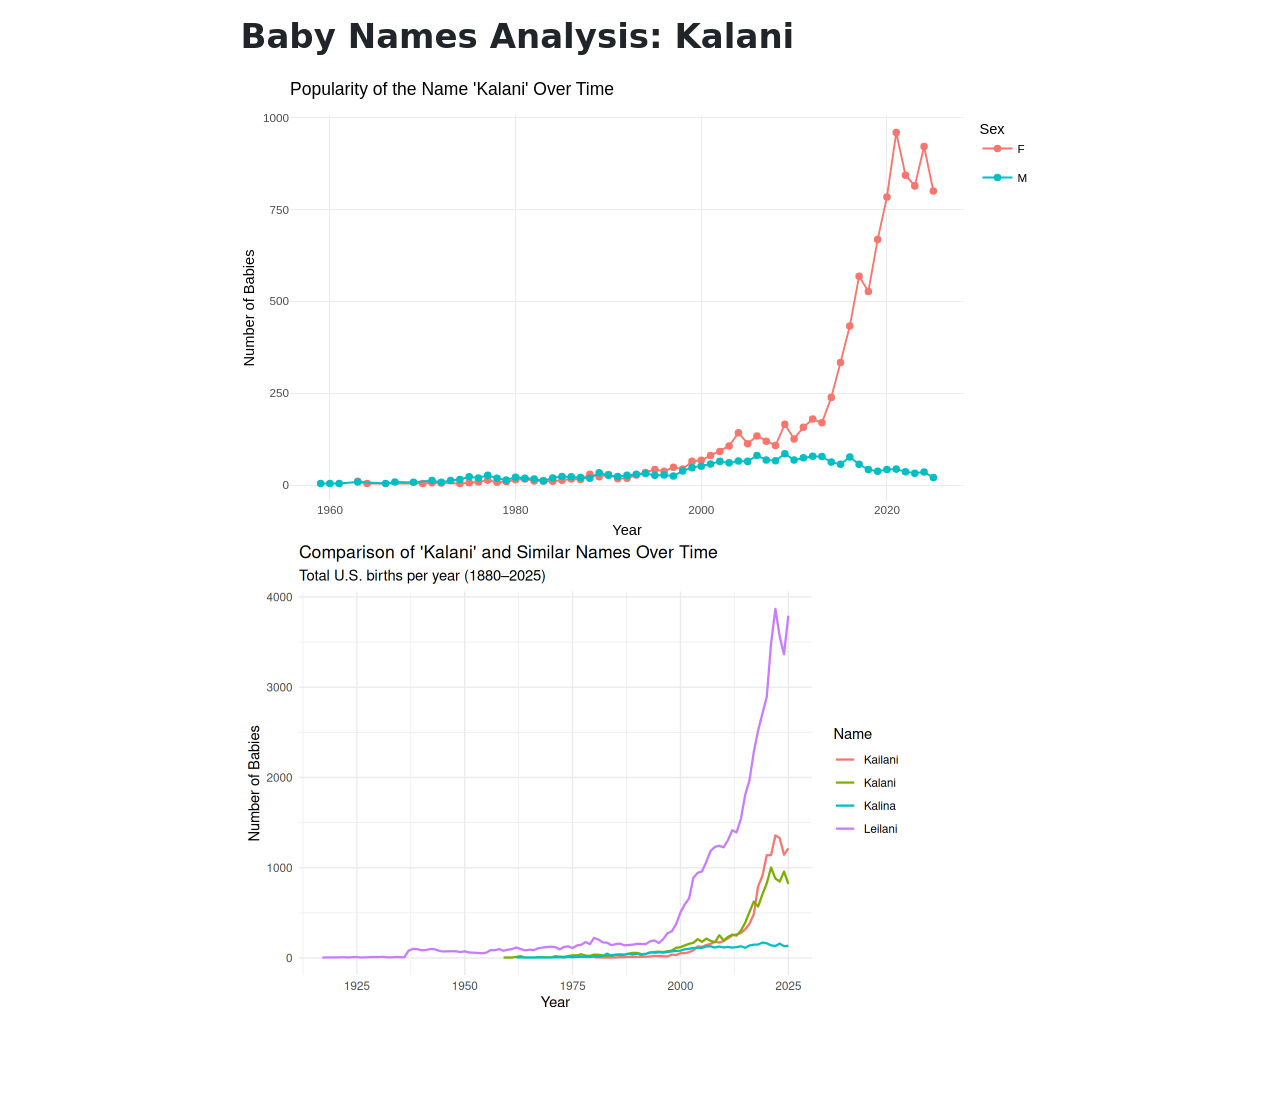
==== index.html @ bf9ff690 "Built site for gh-pages" ====
<!DOCTYPE html>
<html xmlns="http://www.w3.org/1999/xhtml" lang="en" xml:lang="en"><head>

<meta charset="utf-8">
<meta name="generator" content="quarto-1.10.19">

<meta name="viewport" content="width=device-width, initial-scale=1.0, user-scalable=yes">


<title>Baby Names Analysis: Kalani</title>
<style>
/* Default styles provided by pandoc.
** See https://pandoc.org/MANUAL.html#variables-for-html for config info.
*/
span.smallcaps{font-variant: small-caps;}
div.columns{display: flex; gap: 1.5em;}
div.column{flex: auto;}
@media screen {
div.columns{gap: min(4vw, 1.5em);}
div.column{overflow-x: auto;}
}
div.hanging-indent{margin-left: 1.5em; text-indent: -1.5em;}
ul.task-list{list-style: none;}
ul.task-list li input[type="checkbox"] {
  width: 0.8em;
  margin: 0 0.8em 0.2em -1em; /* quarto-specific, see https://github.com/quarto-dev/quarto-cli/issues/4556 */ 
  vertical-align: middle;
}
</style>


<script src="analysis_files/libs/clipboard/clipboard.min.js"></script>
<script src="analysis_files/libs/quarto-html/quarto.js" type="module"></script>
<script src="analysis_files/libs/quarto-html/tabsets/tabsets.js" type="module"></script>
<script src="analysis_files/libs/quarto-html/popper.min.js"></script>
<script src="analysis_files/libs/quarto-html/tippy.umd.min.js"></script>
<script src="analysis_files/libs/quarto-html/anchor.min.js"></script>
<link href="analysis_files/libs/quarto-html/tippy.css" rel="stylesheet">
<link href="analysis_files/libs/quarto-html/quarto-syntax-highlighting-bf27225e3a48a9273f3daa8f8e829971.css" rel="stylesheet" id="quarto-text-highlighting-styles">
<script src="analysis_files/libs/bootstrap/bootstrap.min.js"></script>
<link href="analysis_files/libs/bootstrap/bootstrap-icons.css" rel="stylesheet">
<link href="analysis_files/libs/bootstrap/bootstrap-77d061a0f9114bfb611d9726084df888.min.css" rel="stylesheet" append-hash="true" id="quarto-bootstrap" data-mode="light">
<link href="analysis_files/libs/htmltools-fill-0.5.9/fill.css" rel="stylesheet">
<script src="analysis_files/libs/htmlwidgets-1.6.4/htmlwidgets.js"></script>
<script src="analysis_files/libs/plotly-binding-4.12.1/plotly.js"></script>
<script src="analysis_files/libs/typedarray-0.1/typedarray.min.js"></script>
<script src="analysis_files/libs/jquery-3.5.1/jquery.min.js"></script>
<link href="analysis_files/libs/crosstalk-1.2.2/css/crosstalk.min.css" rel="stylesheet">
<script src="analysis_files/libs/crosstalk-1.2.2/js/crosstalk.min.js"></script>
<link href="analysis_files/libs/plotly-htmlwidgets-css-2.25.2/plotly-htmlwidgets.css" rel="stylesheet">
<script src="analysis_files/libs/plotly-main-2.25.2/plotly-latest.min.js"></script>


</head>

<body class="fullcontent quarto-light">

<div id="quarto-content" class="page-columns page-rows-contents page-layout-article">

<main class="content" id="quarto-document-content">

<header id="title-block-header" class="quarto-title-block default">
<div class="quarto-title">
<h1 class="title">Baby Names Analysis: Kalani</h1>
</div>



<div class="quarto-title-meta">

    
  
    
  </div>
  


</header>


<div class="cell">
<div class="cell-output-display">
<div class="plotly html-widget html-fill-item" id="htmlwidget-a24e5933cd6e842ec166" style="width:100%;height:464px;"></div>
<script type="application/json" data-for="htmlwidget-a24e5933cd6e842ec166">{"x":{"data":[{"x":[1963,1964,1970,1971,1972,1974,1975,1976,1977,1978,1979,1980,1981,1982,1983,1984,1985,1986,1987,1988,1989,1990,1991,1992,1993,1994,1995,1996,1997,1998,1999,2000,2001,2002,2003,2004,2005,2006,2007,2008,2009,2010,2011,2012,2013,2014,2015,2016,2017,2018,2019,2020,2021,2022,2023,2024,2025],"y":[11,5,5,7,6,5,7,9,14,8,10,15,17,12,12,11,14,17,16,30,23,29,18,19,28,35,43,38,49,44,65,68,81,92,107,143,113,134,120,108,166,126,158,180,170,239,334,433,568,527,668,784,959,843,814,921,800],"text":["year: 1963<br />count:  11<br />sex: F","year: 1964<br />count:   5<br />sex: F","year: 1970<br />count:   5<br />sex: F","year: 1971<br />count:   7<br />sex: F","year: 1972<br />count:   6<br />sex: F","year: 1974<br />count:   5<br />sex: F","year: 1975<br />count:   7<br />sex: F","year: 1976<br />count:   9<br />sex: F","year: 1977<br />count:  14<br />sex: F","year: 1978<br />count:   8<br />sex: F","year: 1979<br />count:  10<br />sex: F","year: 1980<br />count:  15<br />sex: F","year: 1981<br />count:  17<br />sex: F","year: 1982<br />count:  12<br />sex: F","year: 1983<br />count:  12<br />sex: F","year: 1984<br />count:  11<br />sex: F","year: 1985<br />count:  14<br />sex: F","year: 1986<br />count:  17<br />sex: F","year: 1987<br />count:  16<br />sex: F","year: 1988<br />count:  30<br />sex: F","year: 1989<br />count:  23<br />sex: F","year: 1990<br />count:  29<br />sex: F","year: 1991<br />count:  18<br />sex: F","year: 1992<br />count:  19<br />sex: F","year: 1993<br />count:  28<br />sex: F","year: 1994<br />count:  35<br />sex: F","year: 1995<br />count:  43<br />sex: F","year: 1996<br />count:  38<br />sex: F","year: 1997<br />count:  49<br />sex: F","year: 1998<br />count:  44<br />sex: F","year: 1999<br />count:  65<br />sex: F","year: 2000<br />count:  68<br />sex: F","year: 2001<br />count:  81<br />sex: F","year: 2002<br />count:  92<br />sex: F","year: 2003<br />count: 107<br />sex: F","year: 2004<br />count: 143<br />sex: F","year: 2005<br />count: 113<br />sex: F","year: 2006<br />count: 134<br />sex: F","year: 2007<br />count: 120<br />sex: F","year: 2008<br />count: 108<br />sex: F","year: 2009<br />count: 166<br />sex: F","year: 2010<br />count: 126<br />sex: F","year: 2011<br />count: 158<br />sex: F","year: 2012<br />count: 180<br />sex: F","year: 2013<br />count: 170<br />sex: F","year: 2014<br />count: 239<br />sex: F","year: 2015<br />count: 334<br />sex: F","year: 2016<br />count: 433<br />sex: F","year: 2017<br />count: 568<br />sex: F","year: 2018<br />count: 527<br />sex: F","year: 2019<br />count: 668<br />sex: F","year: 2020<br />count: 784<br />sex: F","year: 2021<br />count: 959<br />sex: F","year: 2022<br />count: 843<br />sex: F","year: 2023<br />count: 814<br />sex: F","year: 2024<br />count: 921<br />sex: F","year: 2025<br />count: 800<br />sex: F"],"type":"scatter","mode":"lines+markers","line":{"width":1.8897637795275593,"color":"rgba(248,118,109,1)","dash":"solid"},"hoveron":"points","name":"F","legendgroup":"F","showlegend":true,"xaxis":"x","yaxis":"y","hoverinfo":"text","marker":{"autocolorscale":false,"color":"rgba(248,118,109,1)","opacity":1,"size":5.6692913385826778,"symbol":"circle","line":{"width":1.8897637795275593,"color":"rgba(248,118,109,1)"}},"frame":null},{"x":[1959,1960,1961,1963,1966,1967,1969,1971,1972,1973,1974,1975,1976,1977,1978,1979,1980,1981,1982,1983,1984,1985,1986,1987,1988,1989,1990,1991,1992,1993,1994,1995,1996,1997,1998,1999,2000,2001,2002,2003,2004,2005,2006,2007,2008,2009,2010,2011,2012,2013,2014,2015,2016,2017,2018,2019,2020,2021,2022,2023,2024,2025],"y":[5,5,5,9,5,9,8,13,8,13,16,23,20,27,19,14,22,19,17,12,20,24,23,21,19,34,27,24,27,30,32,27,28,25,39,48,52,58,65,61,66,65,81,69,67,86,69,75,79,78,63,57,77,57,43,38,43,44,37,33,36,21],"text":["year: 1959<br />count:   5<br />sex: M","year: 1960<br />count:   5<br />sex: M","year: 1961<br />count:   5<br />sex: M","year: 1963<br />count:   9<br />sex: M","year: 1966<br />count:   5<br />sex: M","year: 1967<br />count:   9<br />sex: M","year: 1969<br />count:   8<br />sex: M","year: 1971<br />count:  13<br />sex: M","year: 1972<br />count:   8<br />sex: M","year: 1973<br />count:  13<br />sex: M","year: 1974<br />count:  16<br />sex: M","year: 1975<br />count:  23<br />sex: M","year: 1976<br />count:  20<br />sex: M","year: 1977<br />count:  27<br />sex: M","year: 1978<br />count:  19<br />sex: M","year: 1979<br />count:  14<br />sex: M","year: 1980<br />count:  22<br />sex: M","year: 1981<br />count:  19<br />sex: M","year: 1982<br />count:  17<br />sex: M","year: 1983<br />count:  12<br />sex: M","year: 1984<br />count:  20<br />sex: M","year: 1985<br />count:  24<br />sex: M","year: 1986<br />count:  23<br />sex: M","year: 1987<br />count:  21<br />sex: M","year: 1988<br />count:  19<br />sex: M","year: 1989<br />count:  34<br />sex: M","year: 1990<br />count:  27<br />sex: M","year: 1991<br />count:  24<br />sex: M","year: 1992<br />count:  27<br />sex: M","year: 1993<br />count:  30<br />sex: M","year: 1994<br />count:  32<br />sex: M","year: 1995<br />count:  27<br />sex: M","year: 1996<br />count:  28<br />sex: M","year: 1997<br />count:  25<br />sex: M","year: 1998<br />count:  39<br />sex: M","year: 1999<br />count:  48<br />sex: M","year: 2000<br />count:  52<br />sex: M","year: 2001<br />count:  58<br />sex: M","year: 2002<br />count:  65<br />sex: M","year: 2003<br />count:  61<br />sex: M","year: 2004<br />count:  66<br />sex: M","year: 2005<br />count:  65<br />sex: M","year: 2006<br />count:  81<br />sex: M","year: 2007<br />count:  69<br />sex: M","year: 2008<br />count:  67<br />sex: M","year: 2009<br />count:  86<br />sex: M","year: 2010<br />count:  69<br />sex: M","year: 2011<br />count:  75<br />sex: M","year: 2012<br />count:  79<br />sex: M","year: 2013<br />count:  78<br />sex: M","year: 2014<br />count:  63<br />sex: M","year: 2015<br />count:  57<br />sex: M","year: 2016<br />count:  77<br />sex: M","year: 2017<br />count:  57<br />sex: M","year: 2018<br />count:  43<br />sex: M","year: 2019<br />count:  38<br />sex: M","year: 2020<br />count:  43<br />sex: M","year: 2021<br />count:  44<br />sex: M","year: 2022<br />count:  37<br />sex: M","year: 2023<br />count:  33<br />sex: M","year: 2024<br />count:  36<br />sex: M","year: 2025<br />count:  21<br />sex: M"],"type":"scatter","mode":"lines+markers","line":{"width":1.8897637795275593,"color":"rgba(0,191,196,1)","dash":"solid"},"hoveron":"points","name":"M","legendgroup":"M","showlegend":true,"xaxis":"x","yaxis":"y","hoverinfo":"text","marker":{"autocolorscale":false,"color":"rgba(0,191,196,1)","opacity":1,"size":5.6692913385826778,"symbol":"circle","line":{"width":1.8897637795275593,"color":"rgba(0,191,196,1)"}},"frame":null}],"layout":{"margin":{"t":40.840182648401829,"r":7.3059360730593621,"b":37.260273972602747,"l":48.949771689497723},"paper_bgcolor":"rgba(255,255,255,1)","font":{"color":"rgba(0,0,0,1)","family":"","size":14.611872146118724},"title":{"text":"Popularity of the Name 'Kalani' Over Time","font":{"color":"rgba(0,0,0,1)","family":"","size":17.534246575342465},"x":0,"xref":"paper"},"xaxis":{"domain":[0,1],"automargin":true,"type":"linear","autorange":false,"range":[1955.7,2028.3],"tickmode":"array","ticktext":["1960","1980","2000","2020"],"tickvals":[1960,1980,2000,2020],"categoryorder":"array","categoryarray":["1960","1980","2000","2020"],"nticks":null,"ticks":"","tickcolor":null,"ticklen":3.6529680365296811,"tickwidth":0,"showticklabels":true,"tickfont":{"color":"rgba(77,77,77,1)","family":"","size":11.68949771689498},"tickangle":-0,"showline":false,"linecolor":null,"linewidth":0,"showgrid":true,"gridcolor":"rgba(235,235,235,1)","gridwidth":0.66417600664176002,"zeroline":false,"anchor":"y","title":{"text":"Year","font":{"color":"rgba(0,0,0,1)","family":"","size":14.611872146118724}},"hoverformat":".2f"},"yaxis":{"domain":[0,1],"automargin":true,"type":"linear","autorange":false,"range":[-42.700000000000003,1006.7],"tickmode":"array","ticktext":["0","250","500","750","1000"],"tickvals":[0,250,500.00000000000006,750,1000],"categoryorder":"array","categoryarray":["0","250","500","750","1000"],"nticks":null,"ticks":"","tickcolor":null,"ticklen":3.6529680365296811,"tickwidth":0,"showticklabels":true,"tickfont":{"color":"rgba(77,77,77,1)","family":"","size":11.68949771689498},"tickangle":-0,"showline":false,"linecolor":null,"linewidth":0,"showgrid":true,"gridcolor":"rgba(235,235,235,1)","gridwidth":0.66417600664176002,"zeroline":false,"anchor":"x","title":{"text":"Number of Babies","font":{"color":"rgba(0,0,0,1)","family":"","size":14.611872146118724}},"hoverformat":".2f"},"shapes":[],"showlegend":true,"legend":{"bgcolor":null,"bordercolor":null,"borderwidth":0,"font":{"color":"rgba(0,0,0,1)","family":"","size":11.68949771689498},"title":{"text":"Sex","font":{"color":"rgba(0,0,0,1)","family":"","size":14.611872146118724}}},"hovermode":"closest","barmode":"relative"},"config":{"doubleClick":"reset","modeBarButtonsToAdd":["hoverclosest","hovercompare"],"showSendToCloud":false},"source":"A","attrs":{"3fc95a01af0a":{"x":{},"y":{},"colour":{},"type":"scatter"},"3fc96cd4de50":{"x":{},"y":{},"colour":{}}},"cur_data":"3fc95a01af0a","visdat":{"3fc95a01af0a":["function (y) ","x"],"3fc96cd4de50":["function (y) ","x"]},"highlight":{"on":"plotly_click","persistent":false,"dynamic":false,"selectize":false,"opacityDim":0.20000000000000001,"selected":{"opacity":1},"debounce":0},"shinyEvents":["plotly_hover","plotly_click","plotly_selected","plotly_relayout","plotly_brushed","plotly_brushing","plotly_clickannotation","plotly_doubleclick","plotly_deselect","plotly_afterplot","plotly_sunburstclick"],"base_url":"https://plot.ly"},"evals":[],"jsHooks":[]}</script>
</div>
</div>
<div class="cell">
<div class="cell-output-display">
<div>
<figure class="figure">
<p><img src="analysis_files/figure-html/unnamed-chunk-3-1.png" class="img-fluid figure-img" width="672"></p>
</figure>
</div>
</div>
</div>

</main>
<!-- /main column -->
<script id="quarto-html-after-body" type="application/javascript">
  window.document.addEventListener("DOMContentLoaded", function (event) {
    const icon = "";
    const anchorJS = new window.AnchorJS();
    anchorJS.options = {
      placement: 'right',
      icon: icon
    };
    anchorJS.add('.anchored');
    const isCodeAnnotation = (el) => {
      for (const clz of el.classList) {
        if (clz.startsWith('code-annotation-')) {                     
          return true;
        }
      }
      return false;
    }
    const onCopySuccess = function(e) {
      // button target
      const button = e.trigger;
      // don't keep focus
      button.blur();
      // flash "checked"
      button.classList.add('code-copy-button-checked');
      var currentTitle = button.getAttribute("title");
      button.setAttribute("title", "Copied!");
      let tooltip;
      if (window.bootstrap) {
        button.setAttribute("data-bs-toggle", "tooltip");
        button.setAttribute("data-bs-placement", "left");
        button.setAttribute("data-bs-title", "Copied!");
        tooltip = new bootstrap.Tooltip(button, 
          { trigger: "manual", 
            customClass: "code-copy-button-tooltip",
            offset: [0, -8]});
        tooltip.show();    
      }
      setTimeout(function() {
        if (tooltip) {
          tooltip.hide();
          button.removeAttribute("data-bs-title");
          button.removeAttribute("data-bs-toggle");
          button.removeAttribute("data-bs-placement");
        }
        button.setAttribute("title", currentTitle);
        button.classList.remove('code-copy-button-checked');
      }, 1000);
      // clear code selection
      e.clearSelection();
    }
    const getTextToCopy = function(trigger) {
      const outerScaffold = trigger.parentElement.cloneNode(true);
      const codeEl = outerScaffold.querySelector('code');
      for (const childEl of codeEl.children) {
        if (isCodeAnnotation(childEl)) {
          childEl.remove();
        }
      }
      return codeEl.innerText;
    }
    const clipboard = new window.ClipboardJS('.code-copy-button:not([data-in-quarto-modal])', {
      text: getTextToCopy
    });
    clipboard.on('success', onCopySuccess);
    if (window.document.getElementById('quarto-embedded-source-code-modal')) {
      const clipboardModal = new window.ClipboardJS('.code-copy-button[data-in-quarto-modal]', {
        text: getTextToCopy,
        container: window.document.getElementById('quarto-embedded-source-code-modal')
      });
      clipboardModal.on('success', onCopySuccess);
    }
      var localhostRegex = new RegExp(/^(?:http|https):\/\/localhost\:?[0-9]*\//);
      var mailtoRegex = new RegExp(/^mailto:/);
        var filterRegex = new RegExp('/' + window.location.host + '/');
      var isInternal = (href) => {
          return filterRegex.test(href) || localhostRegex.test(href) || mailtoRegex.test(href);
      }
      // Inspect non-navigation links and adorn them if external
     var links = window.document.querySelectorAll('a[href]:not(.nav-link):not(.navbar-brand):not(.toc-action):not(.sidebar-link):not(.sidebar-item-toggle):not(.pagination-link):not(.no-external):not([aria-hidden]):not(.dropdown-item):not(.quarto-navigation-tool):not(.about-link)');
      for (var i=0; i<links.length; i++) {
        const link = links[i];
        if (!isInternal(link.href)) {
          // undo the damage that might have been done by quarto-nav.js in the case of
          // links that we want to consider external
          if (link.dataset.originalHref !== undefined) {
            link.href = link.dataset.originalHref;
          }
        }
      }
    function tippyHover(el, contentFn, onTriggerFn, onUntriggerFn) {
      const config = {
        allowHTML: true,
        maxWidth: 500,
        delay: 100,
        arrow: false,
        appendTo: function(el) {
            return el.parentElement;
        },
        interactive: true,
        interactiveBorder: 10,
        theme: 'quarto',
        placement: 'bottom-start',
      };
      if (contentFn) {
        config.content = contentFn;
      }
      if (onTriggerFn) {
        config.onTrigger = onTriggerFn;
      }
      if (onUntriggerFn) {
        config.onUntrigger = onUntriggerFn;
      }
      window.tippy(el, config); 
    }
    const noterefs = window.document.querySelectorAll('a[role="doc-noteref"]');
    for (var i=0; i<noterefs.length; i++) {
      const ref = noterefs[i];
      tippyHover(ref, function() {
        // use id or data attribute instead here
        let href = ref.getAttribute('data-footnote-href') || ref.getAttribute('href');
        try { href = new URL(href).hash; } catch {}
        const id = href.replace(/^#\/?/, "");
        const note = window.document.getElementById(id);
        if (note) {
          return note.innerHTML;
        } else {
          return "";
        }
      });
    }
    const xrefs = window.document.querySelectorAll('a.quarto-xref');
    const processXRef = (id, note) => {
      // Strip column container classes
      const stripColumnClz = (el) => {
        el.classList.remove("page-full", "page-columns");
        if (el.children) {
          for (const child of el.children) {
            stripColumnClz(child);
          }
        }
      }
      stripColumnClz(note)
      if (id === null || id.startsWith('sec-')) {
        // Special case sections, only their first couple elements
        const container = document.createElement("div");
        if (note.children && note.children.length > 2) {
          container.appendChild(note.children[0].cloneNode(true));
          for (let i = 1; i < note.children.length; i++) {
            const child = note.children[i];
            if (child.tagName === "P" && child.innerText === "") {
              continue;
            } else {
              container.appendChild(child.cloneNode(true));
              break;
            }
          }
          if (window.Quarto?.typesetMath) {
            window.Quarto.typesetMath(container);
          }
          return container.innerHTML
        } else {
          if (window.Quarto?.typesetMath) {
            window.Quarto.typesetMath(note);
          }
          return note.innerHTML;
        }
      } else {
        // Remove any anchor links if they are present
        const anchorLink = note.querySelector('a.anchorjs-link');
        if (anchorLink) {
          anchorLink.remove();
        }
        if (window.Quarto?.typesetMath) {
          window.Quarto.typesetMath(note);
        }
        if (note.classList.contains("callout")) {
          return note.outerHTML;
        } else {
          return note.innerHTML;
        }
      }
    }
    for (var i=0; i<xrefs.length; i++) {
      const xref = xrefs[i];
      tippyHover(xref, undefined, function(instance) {
        instance.disable();
        let url = xref.getAttribute('href');
        let hash = undefined; 
        if (url.startsWith('#')) {
          hash = url;
        } else {
          try { hash = new URL(url).hash; } catch {}
        }
        if (hash) {
          const id = hash.replace(/^#\/?/, "");
          const note = window.document.getElementById(id);
          if (note !== null) {
            try {
              const html = processXRef(id, note.cloneNode(true));
              instance.setContent(html);
            } finally {
              instance.enable();
              instance.show();
            }
          } else {
            // See if we can fetch this
            fetch(url.split('#')[0])
            .then(res => res.text())
            .then(html => {
              const parser = new DOMParser();
              const htmlDoc = parser.parseFromString(html, "text/html");
              const note = htmlDoc.getElementById(id);
              if (note !== null) {
                const html = processXRef(id, note);
                instance.setContent(html);
              } 
            }).finally(() => {
              instance.enable();
              instance.show();
            });
          }
        } else {
          // See if we can fetch a full url (with no hash to target)
          // This is a special case and we should probably do some content thinning / targeting
          fetch(url)
          .then(res => res.text())
          .then(html => {
            const parser = new DOMParser();
            const htmlDoc = parser.parseFromString(html, "text/html");
            const note = htmlDoc.querySelector('main.content');
            if (note !== null) {
              // This should only happen for chapter cross references
              // (since there is no id in the URL)
              // remove the first header
              if (note.children.length > 0 && note.children[0].tagName === "HEADER") {
                note.children[0].remove();
              }
              const html = processXRef(null, note);
              instance.setContent(html);
            } 
          }).finally(() => {
            instance.enable();
            instance.show();
          });
        }
      }, function(instance) {
      });
    }
        let selectedAnnoteEl;
        const selectorForAnnotation = ( cell, annotation) => {
          let cellAttr = 'data-code-cell="' + cell + '"';
          let lineAttr = 'data-code-annotation="' +  annotation + '"';
          const selector = 'span[' + cellAttr + '][' + lineAttr + ']';
          return selector;
        }
        const selectCodeLines = (annoteEl) => {
          const doc = window.document;
          const targetCell = annoteEl.getAttribute("data-target-cell");
          const targetAnnotation = annoteEl.getAttribute("data-target-annotation");
          const annoteSpan = window.document.querySelector(selectorForAnnotation(targetCell, targetAnnotation));
          const lines = annoteSpan.getAttribute("data-code-lines").split(",");
          const lineIds = lines.map((line) => {
            return targetCell + "-" + line;
          })
          let top = null;
          let height = null;
          let parent = null;
          if (lineIds.length > 0) {
              //compute the position of the single el (top and bottom and make a div)
              const el = window.document.getElementById(lineIds[0]);
              top = el.offsetTop;
              height = el.offsetHeight;
              parent = el.parentElement.parentElement;
            if (lineIds.length > 1) {
              const lastEl = window.document.getElementById(lineIds[lineIds.length - 1]);
              const bottom = lastEl.offsetTop + lastEl.offsetHeight;
              height = bottom - top;
            }
            if (top !== null && height !== null && parent !== null) {
              // cook up a div (if necessary) and position it 
              let div = window.document.getElementById("code-annotation-line-highlight");
              if (div === null) {
                div = window.document.createElement("div");
                div.setAttribute("id", "code-annotation-line-highlight");
                div.style.position = 'absolute';
                parent.appendChild(div);
              }
              div.style.top = top - 2 + "px";
              div.style.height = height + 4 + "px";
              div.style.left = 0;
              let gutterDiv = window.document.getElementById("code-annotation-line-highlight-gutter");
              if (gutterDiv === null) {
                gutterDiv = window.document.createElement("div");
                gutterDiv.setAttribute("id", "code-annotation-line-highlight-gutter");
                gutterDiv.style.position = 'absolute';
                const codeCell = window.document.getElementById(targetCell);
                const gutter = codeCell.querySelector('.code-annotation-gutter');
                gutter.appendChild(gutterDiv);
              }
              gutterDiv.style.top = top - 2 + "px";
              gutterDiv.style.height = height + 4 + "px";
            }
            selectedAnnoteEl = annoteEl;
          }
        };
        const unselectCodeLines = () => {
          const elementsIds = ["code-annotation-line-highlight", "code-annotation-line-highlight-gutter"];
          elementsIds.forEach((elId) => {
            const div = window.document.getElementById(elId);
            if (div) {
              div.remove();
            }
          });
          selectedAnnoteEl = undefined;
        };
          // Handle positioning of the toggle
      window.addEventListener(
        "resize",
        throttle(() => {
          elRect = undefined;
          if (selectedAnnoteEl) {
            selectCodeLines(selectedAnnoteEl);
          }
        }, 10)
      );
      function throttle(fn, ms) {
      let throttle = false;
      let timer;
        return (...args) => {
          if(!throttle) { // first call gets through
              fn.apply(this, args);
              throttle = true;
          } else { // all the others get throttled
              if(timer) clearTimeout(timer); // cancel #2
              timer = setTimeout(() => {
                fn.apply(this, args);
                timer = throttle = false;
              }, ms);
          }
        };
      }
        // Attach click handler to the DT
        const annoteDls = window.document.querySelectorAll('dt[data-target-cell]');
        for (const annoteDlNode of annoteDls) {
          annoteDlNode.addEventListener('click', (event) => {
            const clickedEl = event.target;
            if (clickedEl !== selectedAnnoteEl) {
              unselectCodeLines();
              const activeEl = window.document.querySelector('dt[data-target-cell].code-annotation-active');
              if (activeEl) {
                activeEl.classList.remove('code-annotation-active');
              }
              selectCodeLines(clickedEl);
              clickedEl.classList.add('code-annotation-active');
            } else {
              // Unselect the line
              unselectCodeLines();
              clickedEl.classList.remove('code-annotation-active');
            }
          });
        }
    const findCites = (el) => {
      const parentEl = el.parentElement;
      if (parentEl) {
        const cites = parentEl.dataset.cites;
        if (cites) {
          return {
            el,
            cites: cites.split(' ')
          };
        } else {
          return findCites(el.parentElement)
        }
      } else {
        return undefined;
      }
    };
    var bibliorefs = window.document.querySelectorAll('a[role="doc-biblioref"]');
    for (var i=0; i<bibliorefs.length; i++) {
      const ref = bibliorefs[i];
      const citeInfo = findCites(ref);
      if (citeInfo) {
        tippyHover(citeInfo.el, function() {
          var popup = window.document.createElement('div');
          citeInfo.cites.forEach(function(cite) {
            var citeDiv = window.document.createElement('div');
            citeDiv.classList.add('hanging-indent');
            citeDiv.classList.add('csl-entry');
            var biblioDiv = window.document.getElementById('ref-' + cite);
            if (biblioDiv) {
              citeDiv.innerHTML = biblioDiv.innerHTML;
            }
            popup.appendChild(citeDiv);
          });
          return popup.innerHTML;
        });
      }
    }
  });
  </script>
</div> <!-- /content -->




</body></html>
---- analysis_files/libs/quarto-html/tippy.css ----
.tippy-box[data-animation=fade][data-state=hidden]{opacity:0}[data-tippy-root]{max-width:calc(100vw - 10px)}.tippy-box{position:relative;background-color:#333;color:#fff;border-radius:4px;font-size:14px;line-height:1.4;white-space:normal;outline:0;transition-property:transform,visibility,opacity}.tippy-box[data-placement^=top]>.tippy-arrow{bottom:0}.tippy-box[data-placement^=top]>.tippy-arrow:before{bottom:-7px;left:0;border-width:8px 8px 0;border-top-color:initial;transform-origin:center top}.tippy-box[data-placement^=bottom]>.tippy-arrow{top:0}.tippy-box[data-placement^=bottom]>.tippy-arrow:before{top:-7px;left:0;border-width:0 8px 8px;border-bottom-color:initial;transform-origin:center bottom}.tippy-box[data-placement^=left]>.tippy-arrow{right:0}.tippy-box[data-placement^=left]>.tippy-arrow:before{border-width:8px 0 8px 8px;border-left-color:initial;right:-7px;transform-origin:center left}.tippy-box[data-placement^=right]>.tippy-arrow{left:0}.tippy-box[data-placement^=right]>.tippy-arrow:before{left:-7px;border-width:8px 8px 8px 0;border-right-color:initial;transform-origin:center right}.tippy-box[data-inertia][data-state=visible]{transition-timing-function:cubic-bezier(.54,1.5,.38,1.11)}.tippy-arrow{width:16px;height:16px;color:#333}.tippy-arrow:before{content:"";position:absolute;border-color:transparent;border-style:solid}.tippy-content{position:relative;padding:5px 9px;z-index:1}
---- analysis_files/libs/quarto-html/quarto-syntax-highlighting-bf27225e3a48a9273f3daa8f8e829971.css ----
/* quarto syntax highlight colors */
:root {
  --quarto-hl-ot-color: #003B4F;
  --quarto-hl-at-color: #657422;
  --quarto-hl-ss-color: #20794D;
  --quarto-hl-an-color: #5E5E5E;
  --quarto-hl-fu-color: #4758AB;
  --quarto-hl-st-color: #20794D;
  --quarto-hl-cf-color: #003B4F;
  --quarto-hl-op-color: #5E5E5E;
  --quarto-hl-er-color: #AD0000;
  --quarto-hl-bn-color: #AD0000;
  --quarto-hl-al-color: #AD0000;
  --quarto-hl-va-color: #111111;
  --quarto-hl-bu-color: inherit;
  --quarto-hl-ex-color: inherit;
  --quarto-hl-pp-color: #AD0000;
  --quarto-hl-in-color: #5E5E5E;
  --quarto-hl-vs-color: #20794D;
  --quarto-hl-wa-color: #5E5E5E;
  --quarto-hl-do-color: #5E5E5E;
  --quarto-hl-im-color: #00769E;
  --quarto-hl-ch-color: #20794D;
  --quarto-hl-dt-color: #AD0000;
  --quarto-hl-fl-color: #AD0000;
  --quarto-hl-co-color: #5E5E5E;
  --quarto-hl-cv-color: #5E5E5E;
  --quarto-hl-cn-color: #8f5902;
  --quarto-hl-sc-color: #5E5E5E;
  --quarto-hl-dv-color: #AD0000;
  --quarto-hl-kw-color: #003B4F;
}

/* other quarto variables */
:root {
  --quarto-font-monospace: SFMono-Regular, Menlo, Monaco, Consolas, "Liberation Mono", "Courier New", monospace;
}

/* syntax highlight based on Pandoc's rules */
pre > code.sourceCode > span {
  color: #003B4F;
}

code.sourceCode > span {
  color: #003B4F;
}

div.sourceCode,
div.sourceCode pre.sourceCode {
  color: #003B4F;
}

/* Normal */
code span {
  color: #003B4F;
}

/* Alert */
code span.al {
  color: #AD0000;
  font-style: inherit;
}

/* Annotation */
code span.an {
  color: #5E5E5E;
  font-style: inherit;
}

/* Attribute */
code span.at {
  color: #657422;
  font-style: inherit;
}

/* BaseN */
code span.bn {
  color: #AD0000;
  font-style: inherit;
}

/* BuiltIn */
code span.bu {
  font-style: inherit;
}

/* ControlFlow */
code span.cf {
  color: #003B4F;
  font-weight: bold;
  font-style: inherit;
}

/* Char */
code span.ch {
  color: #20794D;
  font-style: inherit;
}

/* Constant */
code span.cn {
  color: #8f5902;
  font-style: inherit;
}

/* Comment */
code span.co {
  color: #5E5E5E;
  font-style: inherit;
}

/* CommentVar */
code span.cv {
  color: #5E5E5E;
  font-style: italic;
}

/* Documentation */
code span.do {
  color: #5E5E5E;
  font-style: italic;
}

/* DataType */
code span.dt {
  color: #AD0000;
  font-style: inherit;
}

/* DecVal */
code span.dv {
  color: #AD0000;
  font-style: inherit;
}

/* Error */
code span.er {
  color: #AD0000;
  font-style: inherit;
}

/* Extension */
code span.ex {
  font-style: inherit;
}

/* Float */
code span.fl {
  color: #AD0000;
  font-style: inherit;
}

/* Function */
code span.fu {
  color: #4758AB;
  font-style: inherit;
}

/* Import */
code span.im {
  color: #00769E;
  font-style: inherit;
}

/* Information */
code span.in {
  color: #5E5E5E;
  font-style: inherit;
}

/* Keyword */
code span.kw {
  color: #003B4F;
  font-weight: bold;
  font-style: inherit;
}

/* Operator */
code span.op {
  color: #5E5E5E;
  font-style: inherit;
}

/* Other */
code span.ot {
  color: #003B4F;
  font-style: inherit;
}

/* Preprocessor */
code span.pp {
  color: #AD0000;
  font-style: inherit;
}

/* SpecialChar */
code span.sc {
  color: #5E5E5E;
  font-style: inherit;
}

/* SpecialString */
code span.ss {
  color: #20794D;
  font-style: inherit;
}

/* String */
code span.st {
  color: #20794D;
  font-style: inherit;
}

/* Variable */
code span.va {
  color: #111111;
  font-style: inherit;
}

/* VerbatimString */
code span.vs {
  color: #20794D;
  font-style: inherit;
}

/* Warning */
code span.wa {
  color: #5E5E5E;
  font-style: italic;
}

.prevent-inlining {
  content: "</";
}

/*# sourceMappingURL=8be38f48d34c45af72792cbd699585e7.css.map */
---- analysis_files/libs/htmltools-fill-0.5.9/fill.css ----
@layer htmltools {
  .html-fill-container {
    display: flex;
    flex-direction: column;
    /* Prevent the container from expanding vertically or horizontally beyond its
    parent's constraints. */
    min-height: 0;
    min-width: 0;
  }
  .html-fill-container > .html-fill-item {
    /* Fill items can grow and shrink freely within
    available vertical space in fillable container */
    flex: 1 1 auto;
    min-height: 0;
    min-width: 0;
  }
  .html-fill-container > :not(.html-fill-item) {
    /* Prevent shrinking or growing of non-fill items */
    flex: 0 0 auto;
  }
}
---- analysis_files/libs/crosstalk-1.2.2/css/crosstalk.min.css ----
.container-fluid.crosstalk-bscols{margin-left:-30px;margin-right:-30px;white-space:normal}body>.container-fluid.crosstalk-bscols{margin-left:auto;margin-right:auto}.crosstalk-input-checkboxgroup .crosstalk-options-group .crosstalk-options-column{display:inline-block;padding-right:12px;vertical-align:top}@media only screen and (max-width: 480px){.crosstalk-input-checkboxgroup .crosstalk-options-group .crosstalk-options-column{display:block;padding-right:inherit}}.crosstalk-input{margin-bottom:15px}.crosstalk-input .control-label{margin-bottom:0;vertical-align:middle}.crosstalk-input input[type="checkbox"]{margin:4px 0 0;margin-top:1px;line-height:normal}.crosstalk-input .checkbox{position:relative;display:block;margin-top:10px;margin-bottom:10px}.crosstalk-input .checkbox>label{padding-left:20px;margin-bottom:0;font-weight:400;cursor:pointer}.crosstalk-input .checkbox input[type="checkbox"],.crosstalk-input .checkbox-inline input[type="checkbox"]{position:absolute;margin-top:2px;margin-left:-20px}.crosstalk-input .checkbox+.checkbox{margin-top:-5px}.crosstalk-input .checkbox-inline{position:relative;display:inline-block;padding-left:20px;margin-bottom:0;font-weight:400;vertical-align:middle;cursor:pointer}.crosstalk-input .checkbox-inline+.checkbox-inline{margin-top:0;margin-left:10px}
---- analysis_files/libs/plotly-htmlwidgets-css-2.25.2/plotly-htmlwidgets.css ----
/*
just here so that plotly works
correctly with ioslides.
see https://github.com/ropensci/plotly/issues/463
*/

slide:not(.current) .plotly.html-widget{
  display: none;
}
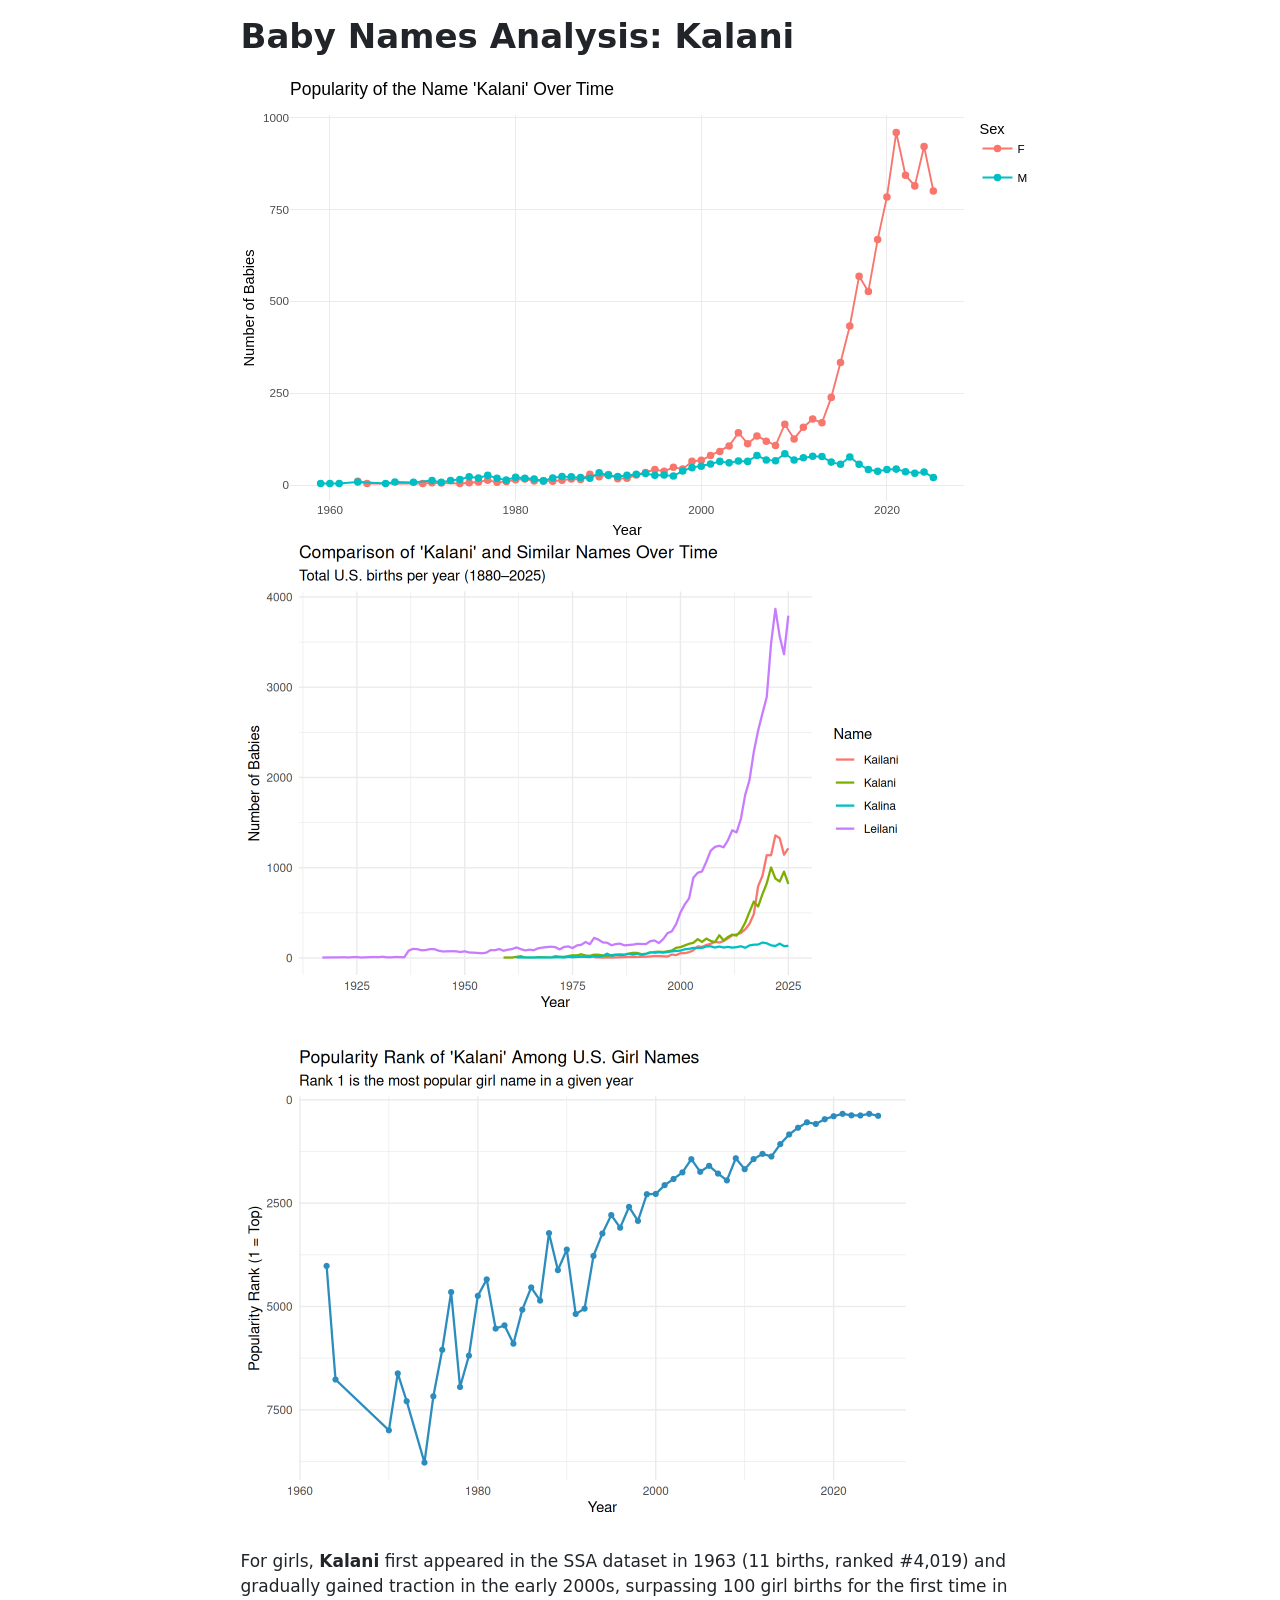
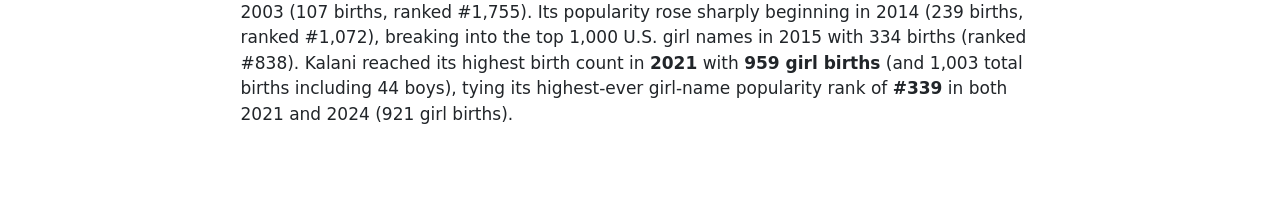
==== commit 2543c0b6: "Built site for gh-pages" ====
--- a/index.html
+++ b/index.html
@@ -80,8 +80,8 @@
 
 <div class="cell">
 <div class="cell-output-display">
-<div class="plotly html-widget html-fill-item" id="htmlwidget-a24e5933cd6e842ec166" style="width:100%;height:464px;"></div>
-<script type="application/json" data-for="htmlwidget-a24e5933cd6e842ec166">{"x":{"data":[{"x":[1963,1964,1970,1971,1972,1974,1975,1976,1977,1978,1979,1980,1981,1982,1983,1984,1985,1986,1987,1988,1989,1990,1991,1992,1993,1994,1995,1996,1997,1998,1999,2000,2001,2002,2003,2004,2005,2006,2007,2008,2009,2010,2011,2012,2013,2014,2015,2016,2017,2018,2019,2020,2021,2022,2023,2024,2025],"y":[11,5,5,7,6,5,7,9,14,8,10,15,17,12,12,11,14,17,16,30,23,29,18,19,28,35,43,38,49,44,65,68,81,92,107,143,113,134,120,108,166,126,158,180,170,239,334,433,568,527,668,784,959,843,814,921,800],"text":["year: 1963<br />count:  11<br />sex: F","year: 1964<br />count:   5<br />sex: F","year: 1970<br />count:   5<br />sex: F","year: 1971<br />count:   7<br />sex: F","year: 1972<br />count:   6<br />sex: F","year: 1974<br />count:   5<br />sex: F","year: 1975<br />count:   7<br />sex: F","year: 1976<br />count:   9<br />sex: F","year: 1977<br />count:  14<br />sex: F","year: 1978<br />count:   8<br />sex: F","year: 1979<br />count:  10<br />sex: F","year: 1980<br />count:  15<br />sex: F","year: 1981<br />count:  17<br />sex: F","year: 1982<br />count:  12<br />sex: F","year: 1983<br />count:  12<br />sex: F","year: 1984<br />count:  11<br />sex: F","year: 1985<br />count:  14<br />sex: F","year: 1986<br />count:  17<br />sex: F","year: 1987<br />count:  16<br />sex: F","year: 1988<br />count:  30<br />sex: F","year: 1989<br />count:  23<br />sex: F","year: 1990<br />count:  29<br />sex: F","year: 1991<br />count:  18<br />sex: F","year: 1992<br />count:  19<br />sex: F","year: 1993<br />count:  28<br />sex: F","year: 1994<br />count:  35<br />sex: F","year: 1995<br />count:  43<br />sex: F","year: 1996<br />count:  38<br />sex: F","year: 1997<br />count:  49<br />sex: F","year: 1998<br />count:  44<br />sex: F","year: 1999<br />count:  65<br />sex: F","year: 2000<br />count:  68<br />sex: F","year: 2001<br />count:  81<br />sex: F","year: 2002<br />count:  92<br />sex: F","year: 2003<br />count: 107<br />sex: F","year: 2004<br />count: 143<br />sex: F","year: 2005<br />count: 113<br />sex: F","year: 2006<br />count: 134<br />sex: F","year: 2007<br />count: 120<br />sex: F","year: 2008<br />count: 108<br />sex: F","year: 2009<br />count: 166<br />sex: F","year: 2010<br />count: 126<br />sex: F","year: 2011<br />count: 158<br />sex: F","year: 2012<br />count: 180<br />sex: F","year: 2013<br />count: 170<br />sex: F","year: 2014<br />count: 239<br />sex: F","year: 2015<br />count: 334<br />sex: F","year: 2016<br />count: 433<br />sex: F","year: 2017<br />count: 568<br />sex: F","year: 2018<br />count: 527<br />sex: F","year: 2019<br />count: 668<br />sex: F","year: 2020<br />count: 784<br />sex: F","year: 2021<br />count: 959<br />sex: F","year: 2022<br />count: 843<br />sex: F","year: 2023<br />count: 814<br />sex: F","year: 2024<br />count: 921<br />sex: F","year: 2025<br />count: 800<br />sex: F"],"type":"scatter","mode":"lines+markers","line":{"width":1.8897637795275593,"color":"rgba(248,118,109,1)","dash":"solid"},"hoveron":"points","name":"F","legendgroup":"F","showlegend":true,"xaxis":"x","yaxis":"y","hoverinfo":"text","marker":{"autocolorscale":false,"color":"rgba(248,118,109,1)","opacity":1,"size":5.6692913385826778,"symbol":"circle","line":{"width":1.8897637795275593,"color":"rgba(248,118,109,1)"}},"frame":null},{"x":[1959,1960,1961,1963,1966,1967,1969,1971,1972,1973,1974,1975,1976,1977,1978,1979,1980,1981,1982,1983,1984,1985,1986,1987,1988,1989,1990,1991,1992,1993,1994,1995,1996,1997,1998,1999,2000,2001,2002,2003,2004,2005,2006,2007,2008,2009,2010,2011,2012,2013,2014,2015,2016,2017,2018,2019,2020,2021,2022,2023,2024,2025],"y":[5,5,5,9,5,9,8,13,8,13,16,23,20,27,19,14,22,19,17,12,20,24,23,21,19,34,27,24,27,30,32,27,28,25,39,48,52,58,65,61,66,65,81,69,67,86,69,75,79,78,63,57,77,57,43,38,43,44,37,33,36,21],"text":["year: 1959<br />count:   5<br />sex: M","year: 1960<br />count:   5<br />sex: M","year: 1961<br />count:   5<br />sex: M","year: 1963<br />count:   9<br />sex: M","year: 1966<br />count:   5<br />sex: M","year: 1967<br />count:   9<br />sex: M","year: 1969<br />count:   8<br />sex: M","year: 1971<br />count:  13<br />sex: M","year: 1972<br />count:   8<br />sex: M","year: 1973<br />count:  13<br />sex: M","year: 1974<br />count:  16<br />sex: M","year: 1975<br />count:  23<br />sex: M","year: 1976<br />count:  20<br />sex: M","year: 1977<br />count:  27<br />sex: M","year: 1978<br />count:  19<br />sex: M","year: 1979<br />count:  14<br />sex: M","year: 1980<br />count:  22<br />sex: M","year: 1981<br />count:  19<br />sex: M","year: 1982<br />count:  17<br />sex: M","year: 1983<br />count:  12<br />sex: M","year: 1984<br />count:  20<br />sex: M","year: 1985<br />count:  24<br />sex: M","year: 1986<br />count:  23<br />sex: M","year: 1987<br />count:  21<br />sex: M","year: 1988<br />count:  19<br />sex: M","year: 1989<br />count:  34<br />sex: M","year: 1990<br />count:  27<br />sex: M","year: 1991<br />count:  24<br />sex: M","year: 1992<br />count:  27<br />sex: M","year: 1993<br />count:  30<br />sex: M","year: 1994<br />count:  32<br />sex: M","year: 1995<br />count:  27<br />sex: M","year: 1996<br />count:  28<br />sex: M","year: 1997<br />count:  25<br />sex: M","year: 1998<br />count:  39<br />sex: M","year: 1999<br />count:  48<br />sex: M","year: 2000<br />count:  52<br />sex: M","year: 2001<br />count:  58<br />sex: M","year: 2002<br />count:  65<br />sex: M","year: 2003<br />count:  61<br />sex: M","year: 2004<br />count:  66<br />sex: M","year: 2005<br />count:  65<br />sex: M","year: 2006<br />count:  81<br />sex: M","year: 2007<br />count:  69<br />sex: M","year: 2008<br />count:  67<br />sex: M","year: 2009<br />count:  86<br />sex: M","year: 2010<br />count:  69<br />sex: M","year: 2011<br />count:  75<br />sex: M","year: 2012<br />count:  79<br />sex: M","year: 2013<br />count:  78<br />sex: M","year: 2014<br />count:  63<br />sex: M","year: 2015<br />count:  57<br />sex: M","year: 2016<br />count:  77<br />sex: M","year: 2017<br />count:  57<br />sex: M","year: 2018<br />count:  43<br />sex: M","year: 2019<br />count:  38<br />sex: M","year: 2020<br />count:  43<br />sex: M","year: 2021<br />count:  44<br />sex: M","year: 2022<br />count:  37<br />sex: M","year: 2023<br />count:  33<br />sex: M","year: 2024<br />count:  36<br />sex: M","year: 2025<br />count:  21<br />sex: M"],"type":"scatter","mode":"lines+markers","line":{"width":1.8897637795275593,"color":"rgba(0,191,196,1)","dash":"solid"},"hoveron":"points","name":"M","legendgroup":"M","showlegend":true,"xaxis":"x","yaxis":"y","hoverinfo":"text","marker":{"autocolorscale":false,"color":"rgba(0,191,196,1)","opacity":1,"size":5.6692913385826778,"symbol":"circle","line":{"width":1.8897637795275593,"color":"rgba(0,191,196,1)"}},"frame":null}],"layout":{"margin":{"t":40.840182648401829,"r":7.3059360730593621,"b":37.260273972602747,"l":48.949771689497723},"paper_bgcolor":"rgba(255,255,255,1)","font":{"color":"rgba(0,0,0,1)","family":"","size":14.611872146118724},"title":{"text":"Popularity of the Name 'Kalani' Over Time","font":{"color":"rgba(0,0,0,1)","family":"","size":17.534246575342465},"x":0,"xref":"paper"},"xaxis":{"domain":[0,1],"automargin":true,"type":"linear","autorange":false,"range":[1955.7,2028.3],"tickmode":"array","ticktext":["1960","1980","2000","2020"],"tickvals":[1960,1980,2000,2020],"categoryorder":"array","categoryarray":["1960","1980","2000","2020"],"nticks":null,"ticks":"","tickcolor":null,"ticklen":3.6529680365296811,"tickwidth":0,"showticklabels":true,"tickfont":{"color":"rgba(77,77,77,1)","family":"","size":11.68949771689498},"tickangle":-0,"showline":false,"linecolor":null,"linewidth":0,"showgrid":true,"gridcolor":"rgba(235,235,235,1)","gridwidth":0.66417600664176002,"zeroline":false,"anchor":"y","title":{"text":"Year","font":{"color":"rgba(0,0,0,1)","family":"","size":14.611872146118724}},"hoverformat":".2f"},"yaxis":{"domain":[0,1],"automargin":true,"type":"linear","autorange":false,"range":[-42.700000000000003,1006.7],"tickmode":"array","ticktext":["0","250","500","750","1000"],"tickvals":[0,250,500.00000000000006,750,1000],"categoryorder":"array","categoryarray":["0","250","500","750","1000"],"nticks":null,"ticks":"","tickcolor":null,"ticklen":3.6529680365296811,"tickwidth":0,"showticklabels":true,"tickfont":{"color":"rgba(77,77,77,1)","family":"","size":11.68949771689498},"tickangle":-0,"showline":false,"linecolor":null,"linewidth":0,"showgrid":true,"gridcolor":"rgba(235,235,235,1)","gridwidth":0.66417600664176002,"zeroline":false,"anchor":"x","title":{"text":"Number of Babies","font":{"color":"rgba(0,0,0,1)","family":"","size":14.611872146118724}},"hoverformat":".2f"},"shapes":[],"showlegend":true,"legend":{"bgcolor":null,"bordercolor":null,"borderwidth":0,"font":{"color":"rgba(0,0,0,1)","family":"","size":11.68949771689498},"title":{"text":"Sex","font":{"color":"rgba(0,0,0,1)","family":"","size":14.611872146118724}}},"hovermode":"closest","barmode":"relative"},"config":{"doubleClick":"reset","modeBarButtonsToAdd":["hoverclosest","hovercompare"],"showSendToCloud":false},"source":"A","attrs":{"3fc95a01af0a":{"x":{},"y":{},"colour":{},"type":"scatter"},"3fc96cd4de50":{"x":{},"y":{},"colour":{}}},"cur_data":"3fc95a01af0a","visdat":{"3fc95a01af0a":["function (y) ","x"],"3fc96cd4de50":["function (y) ","x"]},"highlight":{"on":"plotly_click","persistent":false,"dynamic":false,"selectize":false,"opacityDim":0.20000000000000001,"selected":{"opacity":1},"debounce":0},"shinyEvents":["plotly_hover","plotly_click","plotly_selected","plotly_relayout","plotly_brushed","plotly_brushing","plotly_clickannotation","plotly_doubleclick","plotly_deselect","plotly_afterplot","plotly_sunburstclick"],"base_url":"https://plot.ly"},"evals":[],"jsHooks":[]}</script>
+<div class="plotly html-widget html-fill-item" id="htmlwidget-e04f7f097ef9d7e71e5f" style="width:100%;height:464px;"></div>
+<script type="application/json" data-for="htmlwidget-e04f7f097ef9d7e71e5f">{"x":{"data":[{"x":[1963,1964,1970,1971,1972,1974,1975,1976,1977,1978,1979,1980,1981,1982,1983,1984,1985,1986,1987,1988,1989,1990,1991,1992,1993,1994,1995,1996,1997,1998,1999,2000,2001,2002,2003,2004,2005,2006,2007,2008,2009,2010,2011,2012,2013,2014,2015,2016,2017,2018,2019,2020,2021,2022,2023,2024,2025],"y":[11,5,5,7,6,5,7,9,14,8,10,15,17,12,12,11,14,17,16,30,23,29,18,19,28,35,43,38,49,44,65,68,81,92,107,143,113,134,120,108,166,126,158,180,170,239,334,433,568,527,668,784,959,843,814,921,800],"text":["year: 1963<br />count:  11<br />sex: F","year: 1964<br />count:   5<br />sex: F","year: 1970<br />count:   5<br />sex: F","year: 1971<br />count:   7<br />sex: F","year: 1972<br />count:   6<br />sex: F","year: 1974<br />count:   5<br />sex: F","year: 1975<br />count:   7<br />sex: F","year: 1976<br />count:   9<br />sex: F","year: 1977<br />count:  14<br />sex: F","year: 1978<br />count:   8<br />sex: F","year: 1979<br />count:  10<br />sex: F","year: 1980<br />count:  15<br />sex: F","year: 1981<br />count:  17<br />sex: F","year: 1982<br />count:  12<br />sex: F","year: 1983<br />count:  12<br />sex: F","year: 1984<br />count:  11<br />sex: F","year: 1985<br />count:  14<br />sex: F","year: 1986<br />count:  17<br />sex: F","year: 1987<br />count:  16<br />sex: F","year: 1988<br />count:  30<br />sex: F","year: 1989<br />count:  23<br />sex: F","year: 1990<br />count:  29<br />sex: F","year: 1991<br />count:  18<br />sex: F","year: 1992<br />count:  19<br />sex: F","year: 1993<br />count:  28<br />sex: F","year: 1994<br />count:  35<br />sex: F","year: 1995<br />count:  43<br />sex: F","year: 1996<br />count:  38<br />sex: F","year: 1997<br />count:  49<br />sex: F","year: 1998<br />count:  44<br />sex: F","year: 1999<br />count:  65<br />sex: F","year: 2000<br />count:  68<br />sex: F","year: 2001<br />count:  81<br />sex: F","year: 2002<br />count:  92<br />sex: F","year: 2003<br />count: 107<br />sex: F","year: 2004<br />count: 143<br />sex: F","year: 2005<br />count: 113<br />sex: F","year: 2006<br />count: 134<br />sex: F","year: 2007<br />count: 120<br />sex: F","year: 2008<br />count: 108<br />sex: F","year: 2009<br />count: 166<br />sex: F","year: 2010<br />count: 126<br />sex: F","year: 2011<br />count: 158<br />sex: F","year: 2012<br />count: 180<br />sex: F","year: 2013<br />count: 170<br />sex: F","year: 2014<br />count: 239<br />sex: F","year: 2015<br />count: 334<br />sex: F","year: 2016<br />count: 433<br />sex: F","year: 2017<br />count: 568<br />sex: F","year: 2018<br />count: 527<br />sex: F","year: 2019<br />count: 668<br />sex: F","year: 2020<br />count: 784<br />sex: F","year: 2021<br />count: 959<br />sex: F","year: 2022<br />count: 843<br />sex: F","year: 2023<br />count: 814<br />sex: F","year: 2024<br />count: 921<br />sex: F","year: 2025<br />count: 800<br />sex: F"],"type":"scatter","mode":"lines+markers","line":{"width":1.8897637795275593,"color":"rgba(248,118,109,1)","dash":"solid"},"hoveron":"points","name":"F","legendgroup":"F","showlegend":true,"xaxis":"x","yaxis":"y","hoverinfo":"text","marker":{"autocolorscale":false,"color":"rgba(248,118,109,1)","opacity":1,"size":5.6692913385826778,"symbol":"circle","line":{"width":1.8897637795275593,"color":"rgba(248,118,109,1)"}},"frame":null},{"x":[1959,1960,1961,1963,1966,1967,1969,1971,1972,1973,1974,1975,1976,1977,1978,1979,1980,1981,1982,1983,1984,1985,1986,1987,1988,1989,1990,1991,1992,1993,1994,1995,1996,1997,1998,1999,2000,2001,2002,2003,2004,2005,2006,2007,2008,2009,2010,2011,2012,2013,2014,2015,2016,2017,2018,2019,2020,2021,2022,2023,2024,2025],"y":[5,5,5,9,5,9,8,13,8,13,16,23,20,27,19,14,22,19,17,12,20,24,23,21,19,34,27,24,27,30,32,27,28,25,39,48,52,58,65,61,66,65,81,69,67,86,69,75,79,78,63,57,77,57,43,38,43,44,37,33,36,21],"text":["year: 1959<br />count:   5<br />sex: M","year: 1960<br />count:   5<br />sex: M","year: 1961<br />count:   5<br />sex: M","year: 1963<br />count:   9<br />sex: M","year: 1966<br />count:   5<br />sex: M","year: 1967<br />count:   9<br />sex: M","year: 1969<br />count:   8<br />sex: M","year: 1971<br />count:  13<br />sex: M","year: 1972<br />count:   8<br />sex: M","year: 1973<br />count:  13<br />sex: M","year: 1974<br />count:  16<br />sex: M","year: 1975<br />count:  23<br />sex: M","year: 1976<br />count:  20<br />sex: M","year: 1977<br />count:  27<br />sex: M","year: 1978<br />count:  19<br />sex: M","year: 1979<br />count:  14<br />sex: M","year: 1980<br />count:  22<br />sex: M","year: 1981<br />count:  19<br />sex: M","year: 1982<br />count:  17<br />sex: M","year: 1983<br />count:  12<br />sex: M","year: 1984<br />count:  20<br />sex: M","year: 1985<br />count:  24<br />sex: M","year: 1986<br />count:  23<br />sex: M","year: 1987<br />count:  21<br />sex: M","year: 1988<br />count:  19<br />sex: M","year: 1989<br />count:  34<br />sex: M","year: 1990<br />count:  27<br />sex: M","year: 1991<br />count:  24<br />sex: M","year: 1992<br />count:  27<br />sex: M","year: 1993<br />count:  30<br />sex: M","year: 1994<br />count:  32<br />sex: M","year: 1995<br />count:  27<br />sex: M","year: 1996<br />count:  28<br />sex: M","year: 1997<br />count:  25<br />sex: M","year: 1998<br />count:  39<br />sex: M","year: 1999<br />count:  48<br />sex: M","year: 2000<br />count:  52<br />sex: M","year: 2001<br />count:  58<br />sex: M","year: 2002<br />count:  65<br />sex: M","year: 2003<br />count:  61<br />sex: M","year: 2004<br />count:  66<br />sex: M","year: 2005<br />count:  65<br />sex: M","year: 2006<br />count:  81<br />sex: M","year: 2007<br />count:  69<br />sex: M","year: 2008<br />count:  67<br />sex: M","year: 2009<br />count:  86<br />sex: M","year: 2010<br />count:  69<br />sex: M","year: 2011<br />count:  75<br />sex: M","year: 2012<br />count:  79<br />sex: M","year: 2013<br />count:  78<br />sex: M","year: 2014<br />count:  63<br />sex: M","year: 2015<br />count:  57<br />sex: M","year: 2016<br />count:  77<br />sex: M","year: 2017<br />count:  57<br />sex: M","year: 2018<br />count:  43<br />sex: M","year: 2019<br />count:  38<br />sex: M","year: 2020<br />count:  43<br />sex: M","year: 2021<br />count:  44<br />sex: M","year: 2022<br />count:  37<br />sex: M","year: 2023<br />count:  33<br />sex: M","year: 2024<br />count:  36<br />sex: M","year: 2025<br />count:  21<br />sex: M"],"type":"scatter","mode":"lines+markers","line":{"width":1.8897637795275593,"color":"rgba(0,191,196,1)","dash":"solid"},"hoveron":"points","name":"M","legendgroup":"M","showlegend":true,"xaxis":"x","yaxis":"y","hoverinfo":"text","marker":{"autocolorscale":false,"color":"rgba(0,191,196,1)","opacity":1,"size":5.6692913385826778,"symbol":"circle","line":{"width":1.8897637795275593,"color":"rgba(0,191,196,1)"}},"frame":null}],"layout":{"margin":{"t":40.840182648401829,"r":7.3059360730593621,"b":37.260273972602747,"l":48.949771689497723},"paper_bgcolor":"rgba(255,255,255,1)","font":{"color":"rgba(0,0,0,1)","family":"","size":14.611872146118724},"title":{"text":"Popularity of the Name 'Kalani' Over Time","font":{"color":"rgba(0,0,0,1)","family":"","size":17.534246575342465},"x":0,"xref":"paper"},"xaxis":{"domain":[0,1],"automargin":true,"type":"linear","autorange":false,"range":[1955.7,2028.3],"tickmode":"array","ticktext":["1960","1980","2000","2020"],"tickvals":[1960,1980,2000,2020],"categoryorder":"array","categoryarray":["1960","1980","2000","2020"],"nticks":null,"ticks":"","tickcolor":null,"ticklen":3.6529680365296811,"tickwidth":0,"showticklabels":true,"tickfont":{"color":"rgba(77,77,77,1)","family":"","size":11.68949771689498},"tickangle":-0,"showline":false,"linecolor":null,"linewidth":0,"showgrid":true,"gridcolor":"rgba(235,235,235,1)","gridwidth":0.66417600664176002,"zeroline":false,"anchor":"y","title":{"text":"Year","font":{"color":"rgba(0,0,0,1)","family":"","size":14.611872146118724}},"hoverformat":".2f"},"yaxis":{"domain":[0,1],"automargin":true,"type":"linear","autorange":false,"range":[-42.700000000000003,1006.7],"tickmode":"array","ticktext":["0","250","500","750","1000"],"tickvals":[0,250,500.00000000000006,750,1000],"categoryorder":"array","categoryarray":["0","250","500","750","1000"],"nticks":null,"ticks":"","tickcolor":null,"ticklen":3.6529680365296811,"tickwidth":0,"showticklabels":true,"tickfont":{"color":"rgba(77,77,77,1)","family":"","size":11.68949771689498},"tickangle":-0,"showline":false,"linecolor":null,"linewidth":0,"showgrid":true,"gridcolor":"rgba(235,235,235,1)","gridwidth":0.66417600664176002,"zeroline":false,"anchor":"x","title":{"text":"Number of Babies","font":{"color":"rgba(0,0,0,1)","family":"","size":14.611872146118724}},"hoverformat":".2f"},"shapes":[],"showlegend":true,"legend":{"bgcolor":null,"bordercolor":null,"borderwidth":0,"font":{"color":"rgba(0,0,0,1)","family":"","size":11.68949771689498},"title":{"text":"Sex","font":{"color":"rgba(0,0,0,1)","family":"","size":14.611872146118724}}},"hovermode":"closest","barmode":"relative"},"config":{"doubleClick":"reset","modeBarButtonsToAdd":["hoverclosest","hovercompare"],"showSendToCloud":false},"source":"A","attrs":{"50b912ff005a":{"x":{},"y":{},"colour":{},"type":"scatter"},"50b97a6e11d":{"x":{},"y":{},"colour":{}}},"cur_data":"50b912ff005a","visdat":{"50b912ff005a":["function (y) ","x"],"50b97a6e11d":["function (y) ","x"]},"highlight":{"on":"plotly_click","persistent":false,"dynamic":false,"selectize":false,"opacityDim":0.20000000000000001,"selected":{"opacity":1},"debounce":0},"shinyEvents":["plotly_hover","plotly_click","plotly_selected","plotly_relayout","plotly_brushed","plotly_brushing","plotly_clickannotation","plotly_doubleclick","plotly_deselect","plotly_afterplot","plotly_sunburstclick"],"base_url":"https://plot.ly"},"evals":[],"jsHooks":[]}</script>
 </div>
 </div>
 <div class="cell">
@@ -93,6 +93,16 @@
 </div>
 </div>
 </div>
+<div class="cell">
+<div class="cell-output-display">
+<div>
+<figure class="figure">
+<p><img src="analysis_files/figure-html/unnamed-chunk-4-1.png" class="img-fluid figure-img" width="672"></p>
+</figure>
+</div>
+</div>
+</div>
+<p>For girls, <strong>Kalani</strong> first appeared in the SSA dataset in 1963 (11 births, ranked #4,019) and gradually gained traction in the early 2000s, surpassing 100 girl births for the first time in 2003 (107 births, ranked #1,755). Its popularity rose sharply beginning in 2014 (239 births, ranked #1,072), breaking into the top 1,000 U.S. girl names in 2015 with 334 births (ranked #838). Kalani reached its highest birth count in <strong>2021</strong> with <strong>959 girl births</strong> (and 1,003 total births including 44 boys), tying its highest-ever girl-name popularity rank of <strong>#339</strong> in both 2021 and 2024 (921 girl births).</p>
 
 </main>
 <!-- /main column -->
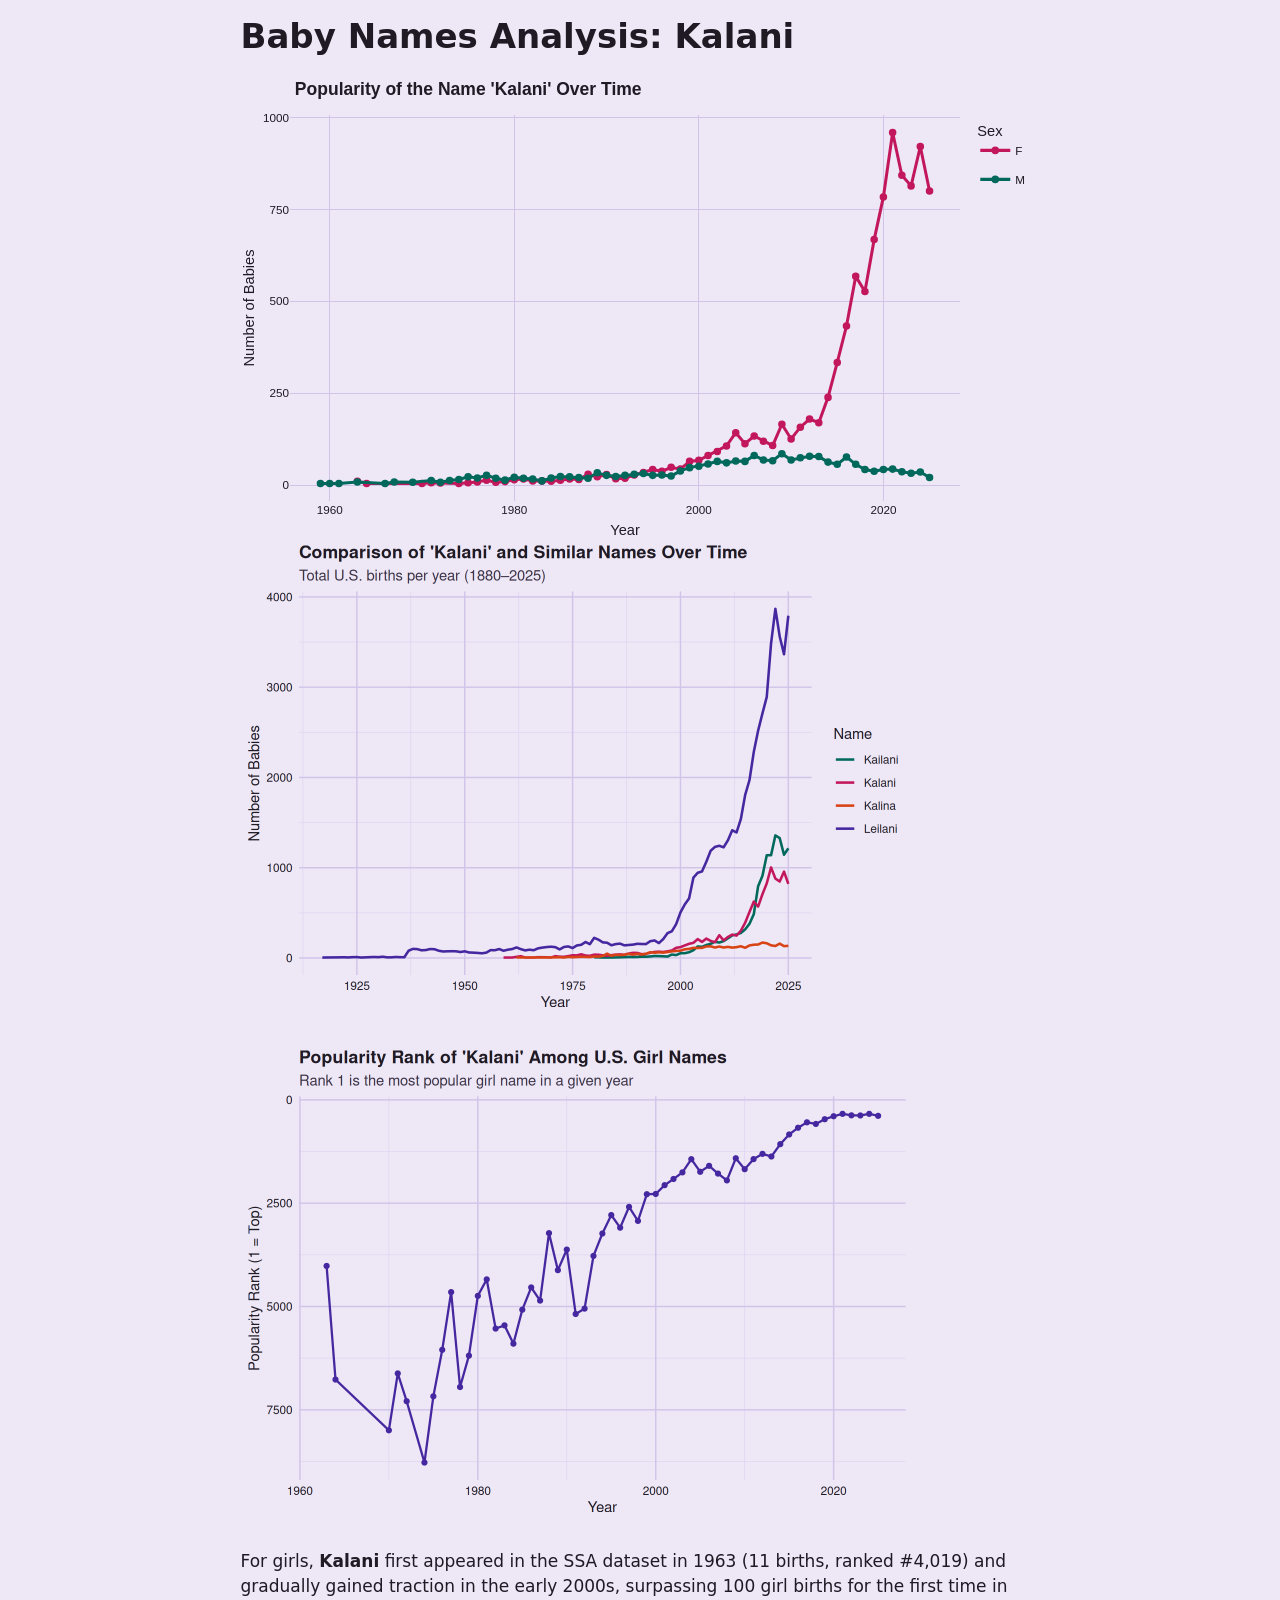
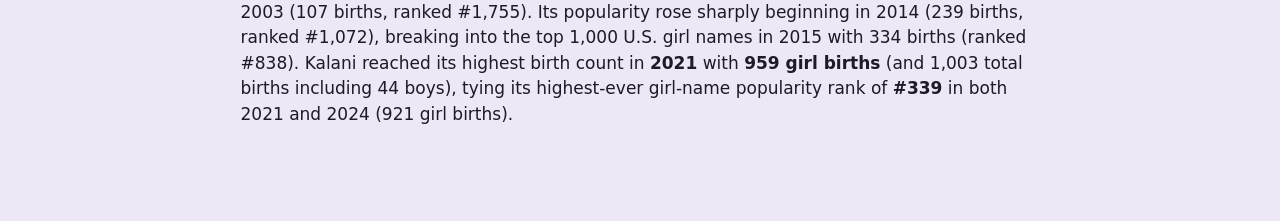
==== commit 4c412215: "Built site for gh-pages" ====
--- a/index.html
+++ b/index.html
@@ -39,7 +39,7 @@
 <link href="analysis_files/libs/quarto-html/quarto-syntax-highlighting-bf27225e3a48a9273f3daa8f8e829971.css" rel="stylesheet" id="quarto-text-highlighting-styles">
 <script src="analysis_files/libs/bootstrap/bootstrap.min.js"></script>
 <link href="analysis_files/libs/bootstrap/bootstrap-icons.css" rel="stylesheet">
-<link href="analysis_files/libs/bootstrap/bootstrap-77d061a0f9114bfb611d9726084df888.min.css" rel="stylesheet" append-hash="true" id="quarto-bootstrap" data-mode="light">
+<link href="analysis_files/libs/bootstrap/bootstrap-914d0a295468f697d2b11e02d10b7623.min.css" rel="stylesheet" append-hash="true" id="quarto-bootstrap" data-mode="light">
 <link href="analysis_files/libs/htmltools-fill-0.5.9/fill.css" rel="stylesheet">
 <script src="analysis_files/libs/htmlwidgets-1.6.4/htmlwidgets.js"></script>
 <script src="analysis_files/libs/plotly-binding-4.12.1/plotly.js"></script>
@@ -78,10 +78,16 @@
 </header>
 
 
+<style>
+  body, #quarto-content, .page-columns {
+    background-color: #EDE7F6 !important;
+    color: #1F1A24 !important;
+  }
+</style>
 <div class="cell">
 <div class="cell-output-display">
-<div class="plotly html-widget html-fill-item" id="htmlwidget-e04f7f097ef9d7e71e5f" style="width:100%;height:464px;"></div>
-<script type="application/json" data-for="htmlwidget-e04f7f097ef9d7e71e5f">{"x":{"data":[{"x":[1963,1964,1970,1971,1972,1974,1975,1976,1977,1978,1979,1980,1981,1982,1983,1984,1985,1986,1987,1988,1989,1990,1991,1992,1993,1994,1995,1996,1997,1998,1999,2000,2001,2002,2003,2004,2005,2006,2007,2008,2009,2010,2011,2012,2013,2014,2015,2016,2017,2018,2019,2020,2021,2022,2023,2024,2025],"y":[11,5,5,7,6,5,7,9,14,8,10,15,17,12,12,11,14,17,16,30,23,29,18,19,28,35,43,38,49,44,65,68,81,92,107,143,113,134,120,108,166,126,158,180,170,239,334,433,568,527,668,784,959,843,814,921,800],"text":["year: 1963<br />count:  11<br />sex: F","year: 1964<br />count:   5<br />sex: F","year: 1970<br />count:   5<br />sex: F","year: 1971<br />count:   7<br />sex: F","year: 1972<br />count:   6<br />sex: F","year: 1974<br />count:   5<br />sex: F","year: 1975<br />count:   7<br />sex: F","year: 1976<br />count:   9<br />sex: F","year: 1977<br />count:  14<br />sex: F","year: 1978<br />count:   8<br />sex: F","year: 1979<br />count:  10<br />sex: F","year: 1980<br />count:  15<br />sex: F","year: 1981<br />count:  17<br />sex: F","year: 1982<br />count:  12<br />sex: F","year: 1983<br />count:  12<br />sex: F","year: 1984<br />count:  11<br />sex: F","year: 1985<br />count:  14<br />sex: F","year: 1986<br />count:  17<br />sex: F","year: 1987<br />count:  16<br />sex: F","year: 1988<br />count:  30<br />sex: F","year: 1989<br />count:  23<br />sex: F","year: 1990<br />count:  29<br />sex: F","year: 1991<br />count:  18<br />sex: F","year: 1992<br />count:  19<br />sex: F","year: 1993<br />count:  28<br />sex: F","year: 1994<br />count:  35<br />sex: F","year: 1995<br />count:  43<br />sex: F","year: 1996<br />count:  38<br />sex: F","year: 1997<br />count:  49<br />sex: F","year: 1998<br />count:  44<br />sex: F","year: 1999<br />count:  65<br />sex: F","year: 2000<br />count:  68<br />sex: F","year: 2001<br />count:  81<br />sex: F","year: 2002<br />count:  92<br />sex: F","year: 2003<br />count: 107<br />sex: F","year: 2004<br />count: 143<br />sex: F","year: 2005<br />count: 113<br />sex: F","year: 2006<br />count: 134<br />sex: F","year: 2007<br />count: 120<br />sex: F","year: 2008<br />count: 108<br />sex: F","year: 2009<br />count: 166<br />sex: F","year: 2010<br />count: 126<br />sex: F","year: 2011<br />count: 158<br />sex: F","year: 2012<br />count: 180<br />sex: F","year: 2013<br />count: 170<br />sex: F","year: 2014<br />count: 239<br />sex: F","year: 2015<br />count: 334<br />sex: F","year: 2016<br />count: 433<br />sex: F","year: 2017<br />count: 568<br />sex: F","year: 2018<br />count: 527<br />sex: F","year: 2019<br />count: 668<br />sex: F","year: 2020<br />count: 784<br />sex: F","year: 2021<br />count: 959<br />sex: F","year: 2022<br />count: 843<br />sex: F","year: 2023<br />count: 814<br />sex: F","year: 2024<br />count: 921<br />sex: F","year: 2025<br />count: 800<br />sex: F"],"type":"scatter","mode":"lines+markers","line":{"width":1.8897637795275593,"color":"rgba(248,118,109,1)","dash":"solid"},"hoveron":"points","name":"F","legendgroup":"F","showlegend":true,"xaxis":"x","yaxis":"y","hoverinfo":"text","marker":{"autocolorscale":false,"color":"rgba(248,118,109,1)","opacity":1,"size":5.6692913385826778,"symbol":"circle","line":{"width":1.8897637795275593,"color":"rgba(248,118,109,1)"}},"frame":null},{"x":[1959,1960,1961,1963,1966,1967,1969,1971,1972,1973,1974,1975,1976,1977,1978,1979,1980,1981,1982,1983,1984,1985,1986,1987,1988,1989,1990,1991,1992,1993,1994,1995,1996,1997,1998,1999,2000,2001,2002,2003,2004,2005,2006,2007,2008,2009,2010,2011,2012,2013,2014,2015,2016,2017,2018,2019,2020,2021,2022,2023,2024,2025],"y":[5,5,5,9,5,9,8,13,8,13,16,23,20,27,19,14,22,19,17,12,20,24,23,21,19,34,27,24,27,30,32,27,28,25,39,48,52,58,65,61,66,65,81,69,67,86,69,75,79,78,63,57,77,57,43,38,43,44,37,33,36,21],"text":["year: 1959<br />count:   5<br />sex: M","year: 1960<br />count:   5<br />sex: M","year: 1961<br />count:   5<br />sex: M","year: 1963<br />count:   9<br />sex: M","year: 1966<br />count:   5<br />sex: M","year: 1967<br />count:   9<br />sex: M","year: 1969<br />count:   8<br />sex: M","year: 1971<br />count:  13<br />sex: M","year: 1972<br />count:   8<br />sex: M","year: 1973<br />count:  13<br />sex: M","year: 1974<br />count:  16<br />sex: M","year: 1975<br />count:  23<br />sex: M","year: 1976<br />count:  20<br />sex: M","year: 1977<br />count:  27<br />sex: M","year: 1978<br />count:  19<br />sex: M","year: 1979<br />count:  14<br />sex: M","year: 1980<br />count:  22<br />sex: M","year: 1981<br />count:  19<br />sex: M","year: 1982<br />count:  17<br />sex: M","year: 1983<br />count:  12<br />sex: M","year: 1984<br />count:  20<br />sex: M","year: 1985<br />count:  24<br />sex: M","year: 1986<br />count:  23<br />sex: M","year: 1987<br />count:  21<br />sex: M","year: 1988<br />count:  19<br />sex: M","year: 1989<br />count:  34<br />sex: M","year: 1990<br />count:  27<br />sex: M","year: 1991<br />count:  24<br />sex: M","year: 1992<br />count:  27<br />sex: M","year: 1993<br />count:  30<br />sex: M","year: 1994<br />count:  32<br />sex: M","year: 1995<br />count:  27<br />sex: M","year: 1996<br />count:  28<br />sex: M","year: 1997<br />count:  25<br />sex: M","year: 1998<br />count:  39<br />sex: M","year: 1999<br />count:  48<br />sex: M","year: 2000<br />count:  52<br />sex: M","year: 2001<br />count:  58<br />sex: M","year: 2002<br />count:  65<br />sex: M","year: 2003<br />count:  61<br />sex: M","year: 2004<br />count:  66<br />sex: M","year: 2005<br />count:  65<br />sex: M","year: 2006<br />count:  81<br />sex: M","year: 2007<br />count:  69<br />sex: M","year: 2008<br />count:  67<br />sex: M","year: 2009<br />count:  86<br />sex: M","year: 2010<br />count:  69<br />sex: M","year: 2011<br />count:  75<br />sex: M","year: 2012<br />count:  79<br />sex: M","year: 2013<br />count:  78<br />sex: M","year: 2014<br />count:  63<br />sex: M","year: 2015<br />count:  57<br />sex: M","year: 2016<br />count:  77<br />sex: M","year: 2017<br />count:  57<br />sex: M","year: 2018<br />count:  43<br />sex: M","year: 2019<br />count:  38<br />sex: M","year: 2020<br />count:  43<br />sex: M","year: 2021<br />count:  44<br />sex: M","year: 2022<br />count:  37<br />sex: M","year: 2023<br />count:  33<br />sex: M","year: 2024<br />count:  36<br />sex: M","year: 2025<br />count:  21<br />sex: M"],"type":"scatter","mode":"lines+markers","line":{"width":1.8897637795275593,"color":"rgba(0,191,196,1)","dash":"solid"},"hoveron":"points","name":"M","legendgroup":"M","showlegend":true,"xaxis":"x","yaxis":"y","hoverinfo":"text","marker":{"autocolorscale":false,"color":"rgba(0,191,196,1)","opacity":1,"size":5.6692913385826778,"symbol":"circle","line":{"width":1.8897637795275593,"color":"rgba(0,191,196,1)"}},"frame":null}],"layout":{"margin":{"t":40.840182648401829,"r":7.3059360730593621,"b":37.260273972602747,"l":48.949771689497723},"paper_bgcolor":"rgba(255,255,255,1)","font":{"color":"rgba(0,0,0,1)","family":"","size":14.611872146118724},"title":{"text":"Popularity of the Name 'Kalani' Over Time","font":{"color":"rgba(0,0,0,1)","family":"","size":17.534246575342465},"x":0,"xref":"paper"},"xaxis":{"domain":[0,1],"automargin":true,"type":"linear","autorange":false,"range":[1955.7,2028.3],"tickmode":"array","ticktext":["1960","1980","2000","2020"],"tickvals":[1960,1980,2000,2020],"categoryorder":"array","categoryarray":["1960","1980","2000","2020"],"nticks":null,"ticks":"","tickcolor":null,"ticklen":3.6529680365296811,"tickwidth":0,"showticklabels":true,"tickfont":{"color":"rgba(77,77,77,1)","family":"","size":11.68949771689498},"tickangle":-0,"showline":false,"linecolor":null,"linewidth":0,"showgrid":true,"gridcolor":"rgba(235,235,235,1)","gridwidth":0.66417600664176002,"zeroline":false,"anchor":"y","title":{"text":"Year","font":{"color":"rgba(0,0,0,1)","family":"","size":14.611872146118724}},"hoverformat":".2f"},"yaxis":{"domain":[0,1],"automargin":true,"type":"linear","autorange":false,"range":[-42.700000000000003,1006.7],"tickmode":"array","ticktext":["0","250","500","750","1000"],"tickvals":[0,250,500.00000000000006,750,1000],"categoryorder":"array","categoryarray":["0","250","500","750","1000"],"nticks":null,"ticks":"","tickcolor":null,"ticklen":3.6529680365296811,"tickwidth":0,"showticklabels":true,"tickfont":{"color":"rgba(77,77,77,1)","family":"","size":11.68949771689498},"tickangle":-0,"showline":false,"linecolor":null,"linewidth":0,"showgrid":true,"gridcolor":"rgba(235,235,235,1)","gridwidth":0.66417600664176002,"zeroline":false,"anchor":"x","title":{"text":"Number of Babies","font":{"color":"rgba(0,0,0,1)","family":"","size":14.611872146118724}},"hoverformat":".2f"},"shapes":[],"showlegend":true,"legend":{"bgcolor":null,"bordercolor":null,"borderwidth":0,"font":{"color":"rgba(0,0,0,1)","family":"","size":11.68949771689498},"title":{"text":"Sex","font":{"color":"rgba(0,0,0,1)","family":"","size":14.611872146118724}}},"hovermode":"closest","barmode":"relative"},"config":{"doubleClick":"reset","modeBarButtonsToAdd":["hoverclosest","hovercompare"],"showSendToCloud":false},"source":"A","attrs":{"50b912ff005a":{"x":{},"y":{},"colour":{},"type":"scatter"},"50b97a6e11d":{"x":{},"y":{},"colour":{}}},"cur_data":"50b912ff005a","visdat":{"50b912ff005a":["function (y) ","x"],"50b97a6e11d":["function (y) ","x"]},"highlight":{"on":"plotly_click","persistent":false,"dynamic":false,"selectize":false,"opacityDim":0.20000000000000001,"selected":{"opacity":1},"debounce":0},"shinyEvents":["plotly_hover","plotly_click","plotly_selected","plotly_relayout","plotly_brushed","plotly_brushing","plotly_clickannotation","plotly_doubleclick","plotly_deselect","plotly_afterplot","plotly_sunburstclick"],"base_url":"https://plot.ly"},"evals":[],"jsHooks":[]}</script>
+<div class="plotly html-widget html-fill-item" id="htmlwidget-8e5fb1de28471431982f" style="width:100%;height:464px;"></div>
+<script type="application/json" data-for="htmlwidget-8e5fb1de28471431982f">{"x":{"data":[{"x":[1963,1964,1970,1971,1972,1974,1975,1976,1977,1978,1979,1980,1981,1982,1983,1984,1985,1986,1987,1988,1989,1990,1991,1992,1993,1994,1995,1996,1997,1998,1999,2000,2001,2002,2003,2004,2005,2006,2007,2008,2009,2010,2011,2012,2013,2014,2015,2016,2017,2018,2019,2020,2021,2022,2023,2024,2025],"y":[11,5,5,7,6,5,7,9,14,8,10,15,17,12,12,11,14,17,16,30,23,29,18,19,28,35,43,38,49,44,65,68,81,92,107,143,113,134,120,108,166,126,158,180,170,239,334,433,568,527,668,784,959,843,814,921,800],"text":["year: 1963<br />count:  11<br />sex: F","year: 1964<br />count:   5<br />sex: F","year: 1970<br />count:   5<br />sex: F","year: 1971<br />count:   7<br />sex: F","year: 1972<br />count:   6<br />sex: F","year: 1974<br />count:   5<br />sex: F","year: 1975<br />count:   7<br />sex: F","year: 1976<br />count:   9<br />sex: F","year: 1977<br />count:  14<br />sex: F","year: 1978<br />count:   8<br />sex: F","year: 1979<br />count:  10<br />sex: F","year: 1980<br />count:  15<br />sex: F","year: 1981<br />count:  17<br />sex: F","year: 1982<br />count:  12<br />sex: F","year: 1983<br />count:  12<br />sex: F","year: 1984<br />count:  11<br />sex: F","year: 1985<br />count:  14<br />sex: F","year: 1986<br />count:  17<br />sex: F","year: 1987<br />count:  16<br />sex: F","year: 1988<br />count:  30<br />sex: F","year: 1989<br />count:  23<br />sex: F","year: 1990<br />count:  29<br />sex: F","year: 1991<br />count:  18<br />sex: F","year: 1992<br />count:  19<br />sex: F","year: 1993<br />count:  28<br />sex: F","year: 1994<br />count:  35<br />sex: F","year: 1995<br />count:  43<br />sex: F","year: 1996<br />count:  38<br />sex: F","year: 1997<br />count:  49<br />sex: F","year: 1998<br />count:  44<br />sex: F","year: 1999<br />count:  65<br />sex: F","year: 2000<br />count:  68<br />sex: F","year: 2001<br />count:  81<br />sex: F","year: 2002<br />count:  92<br />sex: F","year: 2003<br />count: 107<br />sex: F","year: 2004<br />count: 143<br />sex: F","year: 2005<br />count: 113<br />sex: F","year: 2006<br />count: 134<br />sex: F","year: 2007<br />count: 120<br />sex: F","year: 2008<br />count: 108<br />sex: F","year: 2009<br />count: 166<br />sex: F","year: 2010<br />count: 126<br />sex: F","year: 2011<br />count: 158<br />sex: F","year: 2012<br />count: 180<br />sex: F","year: 2013<br />count: 170<br />sex: F","year: 2014<br />count: 239<br />sex: F","year: 2015<br />count: 334<br />sex: F","year: 2016<br />count: 433<br />sex: F","year: 2017<br />count: 568<br />sex: F","year: 2018<br />count: 527<br />sex: F","year: 2019<br />count: 668<br />sex: F","year: 2020<br />count: 784<br />sex: F","year: 2021<br />count: 959<br />sex: F","year: 2022<br />count: 843<br />sex: F","year: 2023<br />count: 814<br />sex: F","year: 2024<br />count: 921<br />sex: F","year: 2025<br />count: 800<br />sex: F"],"type":"scatter","mode":"lines+markers","line":{"width":3.0236220472440949,"color":"rgba(194,24,91,1)","dash":"solid"},"hoveron":"points","name":"F","legendgroup":"F","showlegend":true,"xaxis":"x","yaxis":"y","hoverinfo":"text","marker":{"autocolorscale":false,"color":"rgba(194,24,91,1)","opacity":1,"size":5.6692913385826778,"symbol":"circle","line":{"width":1.8897637795275593,"color":"rgba(194,24,91,1)"}},"frame":null},{"x":[1959,1960,1961,1963,1966,1967,1969,1971,1972,1973,1974,1975,1976,1977,1978,1979,1980,1981,1982,1983,1984,1985,1986,1987,1988,1989,1990,1991,1992,1993,1994,1995,1996,1997,1998,1999,2000,2001,2002,2003,2004,2005,2006,2007,2008,2009,2010,2011,2012,2013,2014,2015,2016,2017,2018,2019,2020,2021,2022,2023,2024,2025],"y":[5,5,5,9,5,9,8,13,8,13,16,23,20,27,19,14,22,19,17,12,20,24,23,21,19,34,27,24,27,30,32,27,28,25,39,48,52,58,65,61,66,65,81,69,67,86,69,75,79,78,63,57,77,57,43,38,43,44,37,33,36,21],"text":["year: 1959<br />count:   5<br />sex: M","year: 1960<br />count:   5<br />sex: M","year: 1961<br />count:   5<br />sex: M","year: 1963<br />count:   9<br />sex: M","year: 1966<br />count:   5<br />sex: M","year: 1967<br />count:   9<br />sex: M","year: 1969<br />count:   8<br />sex: M","year: 1971<br />count:  13<br />sex: M","year: 1972<br />count:   8<br />sex: M","year: 1973<br />count:  13<br />sex: M","year: 1974<br />count:  16<br />sex: M","year: 1975<br />count:  23<br />sex: M","year: 1976<br />count:  20<br />sex: M","year: 1977<br />count:  27<br />sex: M","year: 1978<br />count:  19<br />sex: M","year: 1979<br />count:  14<br />sex: M","year: 1980<br />count:  22<br />sex: M","year: 1981<br />count:  19<br />sex: M","year: 1982<br />count:  17<br />sex: M","year: 1983<br />count:  12<br />sex: M","year: 1984<br />count:  20<br />sex: M","year: 1985<br />count:  24<br />sex: M","year: 1986<br />count:  23<br />sex: M","year: 1987<br />count:  21<br />sex: M","year: 1988<br />count:  19<br />sex: M","year: 1989<br />count:  34<br />sex: M","year: 1990<br />count:  27<br />sex: M","year: 1991<br />count:  24<br />sex: M","year: 1992<br />count:  27<br />sex: M","year: 1993<br />count:  30<br />sex: M","year: 1994<br />count:  32<br />sex: M","year: 1995<br />count:  27<br />sex: M","year: 1996<br />count:  28<br />sex: M","year: 1997<br />count:  25<br />sex: M","year: 1998<br />count:  39<br />sex: M","year: 1999<br />count:  48<br />sex: M","year: 2000<br />count:  52<br />sex: M","year: 2001<br />count:  58<br />sex: M","year: 2002<br />count:  65<br />sex: M","year: 2003<br />count:  61<br />sex: M","year: 2004<br />count:  66<br />sex: M","year: 2005<br />count:  65<br />sex: M","year: 2006<br />count:  81<br />sex: M","year: 2007<br />count:  69<br />sex: M","year: 2008<br />count:  67<br />sex: M","year: 2009<br />count:  86<br />sex: M","year: 2010<br />count:  69<br />sex: M","year: 2011<br />count:  75<br />sex: M","year: 2012<br />count:  79<br />sex: M","year: 2013<br />count:  78<br />sex: M","year: 2014<br />count:  63<br />sex: M","year: 2015<br />count:  57<br />sex: M","year: 2016<br />count:  77<br />sex: M","year: 2017<br />count:  57<br />sex: M","year: 2018<br />count:  43<br />sex: M","year: 2019<br />count:  38<br />sex: M","year: 2020<br />count:  43<br />sex: M","year: 2021<br />count:  44<br />sex: M","year: 2022<br />count:  37<br />sex: M","year: 2023<br />count:  33<br />sex: M","year: 2024<br />count:  36<br />sex: M","year: 2025<br />count:  21<br />sex: M"],"type":"scatter","mode":"lines+markers","line":{"width":3.0236220472440949,"color":"rgba(0,105,92,1)","dash":"solid"},"hoveron":"points","name":"M","legendgroup":"M","showlegend":true,"xaxis":"x","yaxis":"y","hoverinfo":"text","marker":{"autocolorscale":false,"color":"rgba(0,105,92,1)","opacity":1,"size":5.6692913385826778,"symbol":"circle","line":{"width":1.8897637795275593,"color":"rgba(0,105,92,1)"}},"frame":null}],"layout":{"margin":{"t":40.840182648401829,"r":7.3059360730593621,"b":37.260273972602747,"l":48.949771689497723},"plot_bgcolor":"#EDE7F6","paper_bgcolor":"#EDE7F6","font":{"color":"#1F1A24","family":"","size":14.611872146118724},"title":{"text":"<b> Popularity of the Name 'Kalani' Over Time <\/b>","font":{"color":"rgba(31,26,36,1)","family":"","size":17.534246575342465},"x":0,"xref":"paper"},"xaxis":{"domain":[0,1],"automargin":true,"type":"linear","autorange":false,"range":[1955.7,2028.3],"tickmode":"array","ticktext":["1960","1980","2000","2020"],"tickvals":[1960,1980,2000,2020],"categoryorder":"array","categoryarray":["1960","1980","2000","2020"],"nticks":null,"ticks":"","tickcolor":null,"ticklen":3.6529680365296811,"tickwidth":0,"showticklabels":true,"tickfont":{"color":"rgba(31,26,36,1)","family":"","size":11.68949771689498},"tickangle":-0,"showline":false,"linecolor":null,"linewidth":0,"showgrid":true,"gridcolor":"rgba(209,196,233,1)","gridwidth":0.66417600664176002,"zeroline":false,"anchor":"y","title":{"text":"Year","font":{"color":"rgba(31,26,36,1)","family":"","size":14.611872146118724}},"hoverformat":".2f"},"yaxis":{"domain":[0,1],"automargin":true,"type":"linear","autorange":false,"range":[-42.700000000000003,1006.7],"tickmode":"array","ticktext":["0","250","500","750","1000"],"tickvals":[0,250,500.00000000000006,750,1000],"categoryorder":"array","categoryarray":["0","250","500","750","1000"],"nticks":null,"ticks":"","tickcolor":null,"ticklen":3.6529680365296811,"tickwidth":0,"showticklabels":true,"tickfont":{"color":"rgba(31,26,36,1)","family":"","size":11.68949771689498},"tickangle":-0,"showline":false,"linecolor":null,"linewidth":0,"showgrid":true,"gridcolor":"rgba(209,196,233,1)","gridwidth":0.66417600664176002,"zeroline":false,"anchor":"x","title":{"text":"Number of Babies","font":{"color":"rgba(31,26,36,1)","family":"","size":14.611872146118724}},"hoverformat":".2f"},"shapes":[],"showlegend":true,"legend":{"bgcolor":"rgba(237,231,246,1)","bordercolor":"transparent","borderwidth":1.8897637795275593,"font":{"color":"rgba(31,26,36,1)","family":"","size":11.68949771689498},"title":{"text":"Sex","font":{"color":"rgba(31,26,36,1)","family":"","size":14.611872146118724}}},"hovermode":"closest","barmode":"relative"},"config":{"doubleClick":"reset","modeBarButtonsToAdd":["hoverclosest","hovercompare"],"showSendToCloud":false},"source":"A","attrs":{"57f76acc935b":{"x":{},"y":{},"colour":{},"type":"scatter"},"57f772bd1fa5":{"x":{},"y":{},"colour":{}}},"cur_data":"57f76acc935b","visdat":{"57f76acc935b":["function (y) ","x"],"57f772bd1fa5":["function (y) ","x"]},"highlight":{"on":"plotly_click","persistent":false,"dynamic":false,"selectize":false,"opacityDim":0.20000000000000001,"selected":{"opacity":1},"debounce":0},"shinyEvents":["plotly_hover","plotly_click","plotly_selected","plotly_relayout","plotly_brushed","plotly_brushing","plotly_clickannotation","plotly_doubleclick","plotly_deselect","plotly_afterplot","plotly_sunburstclick"],"base_url":"https://plot.ly"},"evals":[],"jsHooks":[]}</script>
 </div>
 </div>
 <div class="cell">
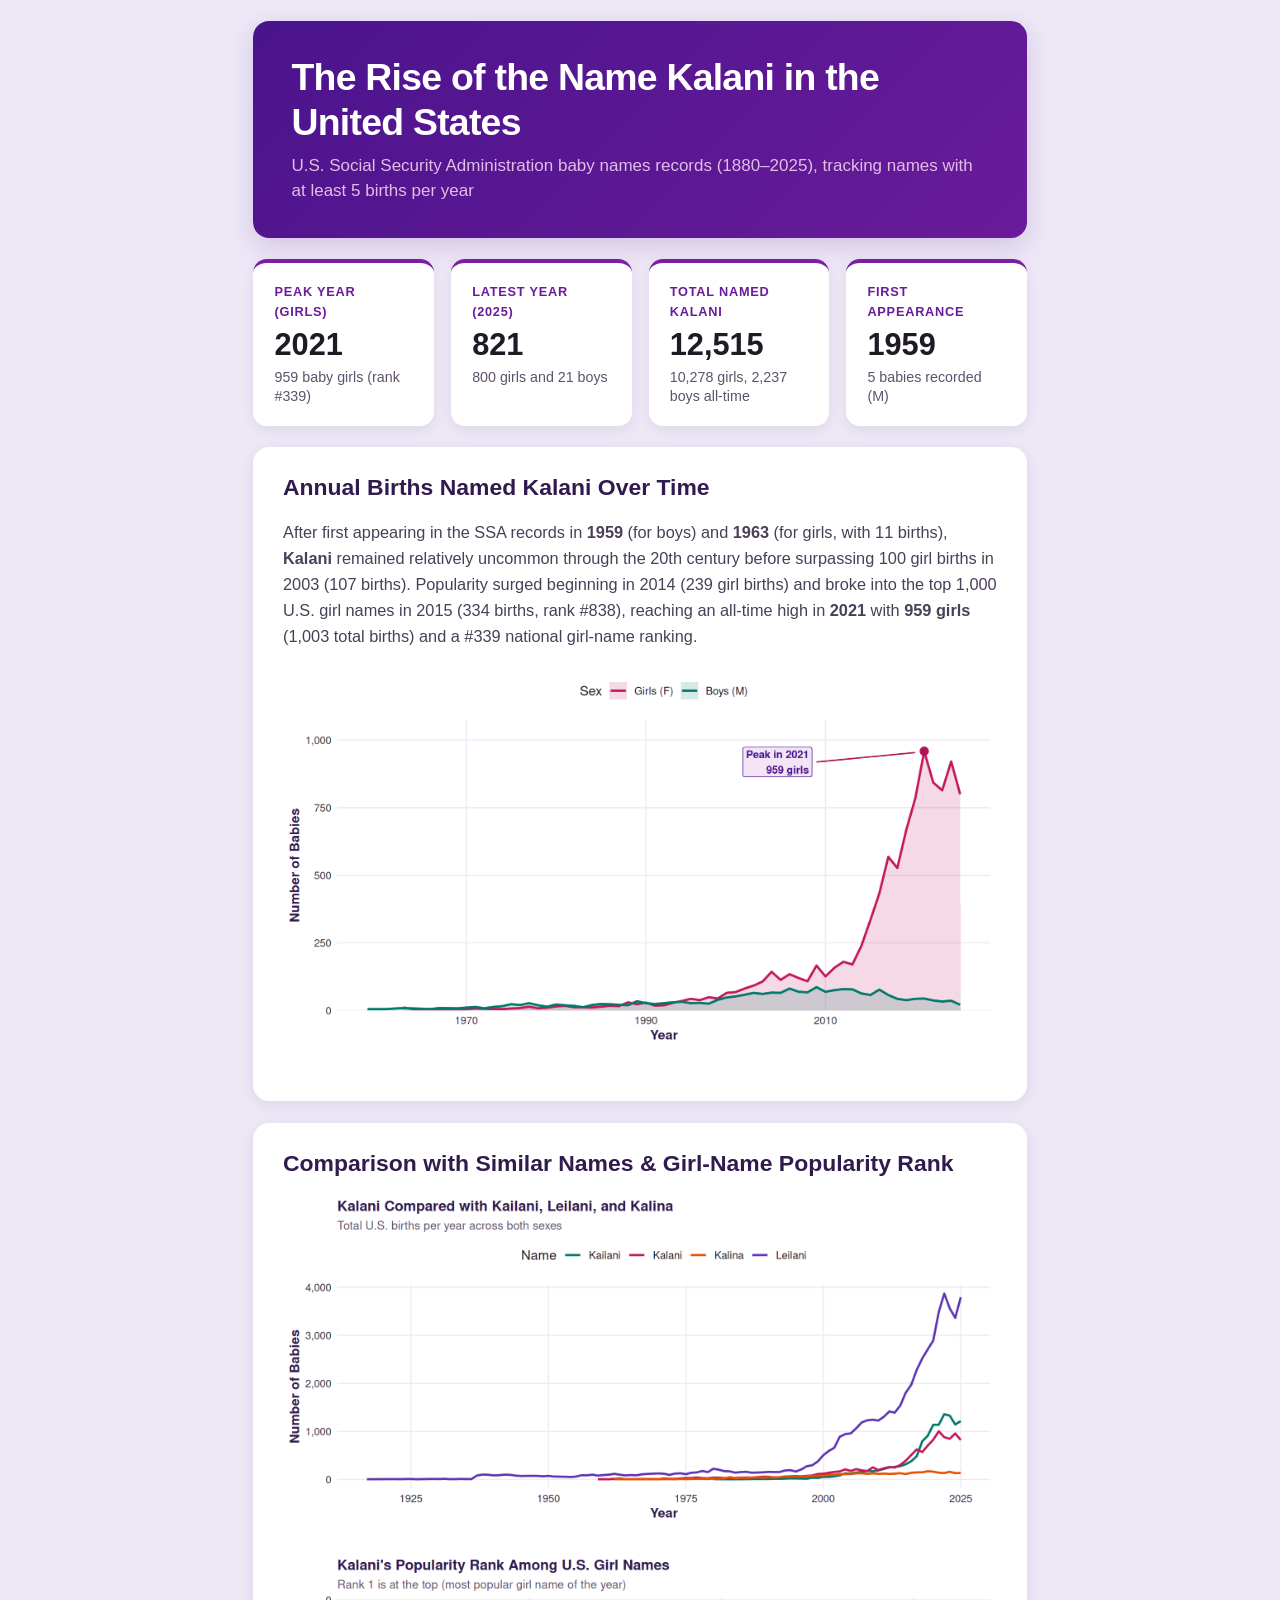
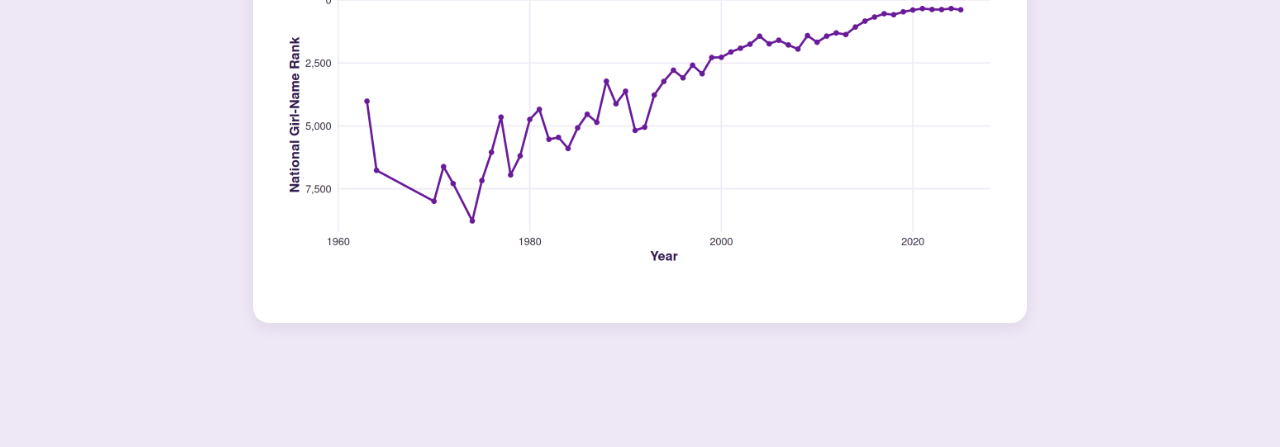
==== commit 6acf6886: "Built site for gh-pages" ====
--- a/index.html
+++ b/index.html
@@ -7,7 +7,7 @@
 <meta name="viewport" content="width=device-width, initial-scale=1.0, user-scalable=yes">
 
 
-<title>Baby Names Analysis: Kalani</title>
+<title>The Rise of the Name Kalani in the United States</title>
 <style>
 /* Default styles provided by pandoc.
 ** See https://pandoc.org/MANUAL.html#variables-for-html for config info.
@@ -40,15 +40,6 @@
 <script src="analysis_files/libs/bootstrap/bootstrap.min.js"></script>
 <link href="analysis_files/libs/bootstrap/bootstrap-icons.css" rel="stylesheet">
 <link href="analysis_files/libs/bootstrap/bootstrap-914d0a295468f697d2b11e02d10b7623.min.css" rel="stylesheet" append-hash="true" id="quarto-bootstrap" data-mode="light">
-<link href="analysis_files/libs/htmltools-fill-0.5.9/fill.css" rel="stylesheet">
-<script src="analysis_files/libs/htmlwidgets-1.6.4/htmlwidgets.js"></script>
-<script src="analysis_files/libs/plotly-binding-4.12.1/plotly.js"></script>
-<script src="analysis_files/libs/typedarray-0.1/typedarray.min.js"></script>
-<script src="analysis_files/libs/jquery-3.5.1/jquery.min.js"></script>
-<link href="analysis_files/libs/crosstalk-1.2.2/css/crosstalk.min.css" rel="stylesheet">
-<script src="analysis_files/libs/crosstalk-1.2.2/js/crosstalk.min.js"></script>
-<link href="analysis_files/libs/plotly-htmlwidgets-css-2.25.2/plotly-htmlwidgets.css" rel="stylesheet">
-<script src="analysis_files/libs/plotly-main-2.25.2/plotly-latest.min.js"></script>
 
 
 </head>
@@ -59,56 +50,221 @@
 
 <main class="content" id="quarto-document-content">
 
-<header id="title-block-header" class="quarto-title-block default">
-<div class="quarto-title">
-<h1 class="title">Baby Names Analysis: Kalani</h1>
-</div>
-
-
-
-<div class="quarto-title-meta">
-
-    
-  
-    
-  </div>
-  
-
-
-</header>
+
 
 
 <style>
   body, #quarto-content, .page-columns {
     background-color: #EDE7F6 !important;
     color: #1F1A24 !important;
+    font-family: "Inter", -apple-system, BlinkMacSystemFont, "Segoe UI", Roboto, sans-serif;
+  }
+
+  main.content {
+    max-width: 1020px;
+    margin: 0 auto;
+    padding: 1.25rem 0.75rem 2.5rem 0.75rem;
+  }
+
+  .header-card {
+    background: linear-gradient(135deg, #4A148C 0%, #6A1B9A 100%);
+    color: #FFFFFF;
+    border-radius: 16px;
+    padding: 2rem 2.25rem;
+    margin-bottom: 1.25rem;
+    box-shadow: 0 8px 24px rgba(74, 20, 140, 0.16);
+  }
+
+  .header-card h1 {
+    margin: 0 0 0.45rem 0;
+    font-size: clamp(1.5rem, 3.5vw, 2.2rem);
+    font-weight: 800;
+    letter-spacing: -0.02em;
+    color: #FFFFFF;
+    border: none;
+  }
+
+  .header-card p {
+    margin: 0;
+    font-size: 1rem;
+    color: #E1BEE7;
+  }
+
+  .stats-grid {
+    display: grid;
+    grid-template-columns: repeat(4, minmax(0, 1fr));
+    gap: 1rem;
+    width: 100%;
+    box-sizing: border-box;
+    margin-bottom: 1.25rem;
+  }
+
+  .stat-card {
+    background: #FFFFFF;
+    border-radius: 14px;
+    padding: 1.15rem 1.25rem;
+    box-shadow: 0 4px 14px rgba(49, 27, 78, 0.07);
+    border-top: 4px solid #7B1FA2;
+    box-sizing: border-box;
+    min-width: 0;
+  }
+
+  .stat-label {
+    font-size: 0.75rem;
+    font-weight: 700;
+    text-transform: uppercase;
+    letter-spacing: 0.06em;
+    color: #6A1B9A;
+    margin-bottom: 0.35rem;
+  }
+
+  .stat-value {
+    font-size: clamp(1.5rem, 2.4vw, 2rem);
+    font-weight: 800;
+    color: #1F1A24;
+    line-height: 1.15;
+    margin-bottom: 0.35rem;
+  }
+
+  .stat-desc {
+    font-size: 0.84rem;
+    color: #5E526C;
+    margin: 0;
+    line-height: 1.35;
+  }
+
+  .chart-card {
+    background: #FFFFFF;
+    border-radius: 16px;
+    padding: 1.6rem 1.75rem;
+    margin-bottom: 1.25rem;
+    box-shadow: 0 4px 16px rgba(49, 27, 78, 0.08);
+    box-sizing: border-box;
+  }
+
+  .chart-card h2 {
+    margin-top: 0;
+    margin-bottom: 0.5rem;
+    font-size: 1.35rem;
+    font-weight: 700;
+    color: #311B4E;
+    border-bottom: none;
+  }
+
+  .chart-card p.trend-note {
+    margin-top: 0;
+    margin-bottom: 1.1rem;
+    color: #4A3F58;
+    font-size: 0.96rem;
+    line-height: 1.6;
+  }
+
+  @media (max-width: 768px) {
+    .stats-grid {
+      grid-template-columns: repeat(2, minmax(0, 1fr));
+    }
+    .header-card {
+      padding: 1.5rem 1.25rem;
+    }
+    .chart-card {
+      padding: 1.25rem 1rem;
+    }
   }
 </style>
-<div class="cell">
-<div class="cell-output-display">
-<div class="plotly html-widget html-fill-item" id="htmlwidget-8e5fb1de28471431982f" style="width:100%;height:464px;"></div>
-<script type="application/json" data-for="htmlwidget-8e5fb1de28471431982f">{"x":{"data":[{"x":[1963,1964,1970,1971,1972,1974,1975,1976,1977,1978,1979,1980,1981,1982,1983,1984,1985,1986,1987,1988,1989,1990,1991,1992,1993,1994,1995,1996,1997,1998,1999,2000,2001,2002,2003,2004,2005,2006,2007,2008,2009,2010,2011,2012,2013,2014,2015,2016,2017,2018,2019,2020,2021,2022,2023,2024,2025],"y":[11,5,5,7,6,5,7,9,14,8,10,15,17,12,12,11,14,17,16,30,23,29,18,19,28,35,43,38,49,44,65,68,81,92,107,143,113,134,120,108,166,126,158,180,170,239,334,433,568,527,668,784,959,843,814,921,800],"text":["year: 1963<br />count:  11<br />sex: F","year: 1964<br />count:   5<br />sex: F","year: 1970<br />count:   5<br />sex: F","year: 1971<br />count:   7<br />sex: F","year: 1972<br />count:   6<br />sex: F","year: 1974<br />count:   5<br />sex: F","year: 1975<br />count:   7<br />sex: F","year: 1976<br />count:   9<br />sex: F","year: 1977<br />count:  14<br />sex: F","year: 1978<br />count:   8<br />sex: F","year: 1979<br />count:  10<br />sex: F","year: 1980<br />count:  15<br />sex: F","year: 1981<br />count:  17<br />sex: F","year: 1982<br />count:  12<br />sex: F","year: 1983<br />count:  12<br />sex: F","year: 1984<br />count:  11<br />sex: F","year: 1985<br />count:  14<br />sex: F","year: 1986<br />count:  17<br />sex: F","year: 1987<br />count:  16<br />sex: F","year: 1988<br />count:  30<br />sex: F","year: 1989<br />count:  23<br />sex: F","year: 1990<br />count:  29<br />sex: F","year: 1991<br />count:  18<br />sex: F","year: 1992<br />count:  19<br />sex: F","year: 1993<br />count:  28<br />sex: F","year: 1994<br />count:  35<br />sex: F","year: 1995<br />count:  43<br />sex: F","year: 1996<br />count:  38<br />sex: F","year: 1997<br />count:  49<br />sex: F","year: 1998<br />count:  44<br />sex: F","year: 1999<br />count:  65<br />sex: F","year: 2000<br />count:  68<br />sex: F","year: 2001<br />count:  81<br />sex: F","year: 2002<br />count:  92<br />sex: F","year: 2003<br />count: 107<br />sex: F","year: 2004<br />count: 143<br />sex: F","year: 2005<br />count: 113<br />sex: F","year: 2006<br />count: 134<br />sex: F","year: 2007<br />count: 120<br />sex: F","year: 2008<br />count: 108<br />sex: F","year: 2009<br />count: 166<br />sex: F","year: 2010<br />count: 126<br />sex: F","year: 2011<br />count: 158<br />sex: F","year: 2012<br />count: 180<br />sex: F","year: 2013<br />count: 170<br />sex: F","year: 2014<br />count: 239<br />sex: F","year: 2015<br />count: 334<br />sex: F","year: 2016<br />count: 433<br />sex: F","year: 2017<br />count: 568<br />sex: F","year: 2018<br />count: 527<br />sex: F","year: 2019<br />count: 668<br />sex: F","year: 2020<br />count: 784<br />sex: F","year: 2021<br />count: 959<br />sex: F","year: 2022<br />count: 843<br />sex: F","year: 2023<br />count: 814<br />sex: F","year: 2024<br />count: 921<br />sex: F","year: 2025<br />count: 800<br />sex: F"],"type":"scatter","mode":"lines+markers","line":{"width":3.0236220472440949,"color":"rgba(194,24,91,1)","dash":"solid"},"hoveron":"points","name":"F","legendgroup":"F","showlegend":true,"xaxis":"x","yaxis":"y","hoverinfo":"text","marker":{"autocolorscale":false,"color":"rgba(194,24,91,1)","opacity":1,"size":5.6692913385826778,"symbol":"circle","line":{"width":1.8897637795275593,"color":"rgba(194,24,91,1)"}},"frame":null},{"x":[1959,1960,1961,1963,1966,1967,1969,1971,1972,1973,1974,1975,1976,1977,1978,1979,1980,1981,1982,1983,1984,1985,1986,1987,1988,1989,1990,1991,1992,1993,1994,1995,1996,1997,1998,1999,2000,2001,2002,2003,2004,2005,2006,2007,2008,2009,2010,2011,2012,2013,2014,2015,2016,2017,2018,2019,2020,2021,2022,2023,2024,2025],"y":[5,5,5,9,5,9,8,13,8,13,16,23,20,27,19,14,22,19,17,12,20,24,23,21,19,34,27,24,27,30,32,27,28,25,39,48,52,58,65,61,66,65,81,69,67,86,69,75,79,78,63,57,77,57,43,38,43,44,37,33,36,21],"text":["year: 1959<br />count:   5<br />sex: M","year: 1960<br />count:   5<br />sex: M","year: 1961<br />count:   5<br />sex: M","year: 1963<br />count:   9<br />sex: M","year: 1966<br />count:   5<br />sex: M","year: 1967<br />count:   9<br />sex: M","year: 1969<br />count:   8<br />sex: M","year: 1971<br />count:  13<br />sex: M","year: 1972<br />count:   8<br />sex: M","year: 1973<br />count:  13<br />sex: M","year: 1974<br />count:  16<br />sex: M","year: 1975<br />count:  23<br />sex: M","year: 1976<br />count:  20<br />sex: M","year: 1977<br />count:  27<br />sex: M","year: 1978<br />count:  19<br />sex: M","year: 1979<br />count:  14<br />sex: M","year: 1980<br />count:  22<br />sex: M","year: 1981<br />count:  19<br />sex: M","year: 1982<br />count:  17<br />sex: M","year: 1983<br />count:  12<br />sex: M","year: 1984<br />count:  20<br />sex: M","year: 1985<br />count:  24<br />sex: M","year: 1986<br />count:  23<br />sex: M","year: 1987<br />count:  21<br />sex: M","year: 1988<br />count:  19<br />sex: M","year: 1989<br />count:  34<br />sex: M","year: 1990<br />count:  27<br />sex: M","year: 1991<br />count:  24<br />sex: M","year: 1992<br />count:  27<br />sex: M","year: 1993<br />count:  30<br />sex: M","year: 1994<br />count:  32<br />sex: M","year: 1995<br />count:  27<br />sex: M","year: 1996<br />count:  28<br />sex: M","year: 1997<br />count:  25<br />sex: M","year: 1998<br />count:  39<br />sex: M","year: 1999<br />count:  48<br />sex: M","year: 2000<br />count:  52<br />sex: M","year: 2001<br />count:  58<br />sex: M","year: 2002<br />count:  65<br />sex: M","year: 2003<br />count:  61<br />sex: M","year: 2004<br />count:  66<br />sex: M","year: 2005<br />count:  65<br />sex: M","year: 2006<br />count:  81<br />sex: M","year: 2007<br />count:  69<br />sex: M","year: 2008<br />count:  67<br />sex: M","year: 2009<br />count:  86<br />sex: M","year: 2010<br />count:  69<br />sex: M","year: 2011<br />count:  75<br />sex: M","year: 2012<br />count:  79<br />sex: M","year: 2013<br />count:  78<br />sex: M","year: 2014<br />count:  63<br />sex: M","year: 2015<br />count:  57<br />sex: M","year: 2016<br />count:  77<br />sex: M","year: 2017<br />count:  57<br />sex: M","year: 2018<br />count:  43<br />sex: M","year: 2019<br />count:  38<br />sex: M","year: 2020<br />count:  43<br />sex: M","year: 2021<br />count:  44<br />sex: M","year: 2022<br />count:  37<br />sex: M","year: 2023<br />count:  33<br />sex: M","year: 2024<br />count:  36<br />sex: M","year: 2025<br />count:  21<br />sex: M"],"type":"scatter","mode":"lines+markers","line":{"width":3.0236220472440949,"color":"rgba(0,105,92,1)","dash":"solid"},"hoveron":"points","name":"M","legendgroup":"M","showlegend":true,"xaxis":"x","yaxis":"y","hoverinfo":"text","marker":{"autocolorscale":false,"color":"rgba(0,105,92,1)","opacity":1,"size":5.6692913385826778,"symbol":"circle","line":{"width":1.8897637795275593,"color":"rgba(0,105,92,1)"}},"frame":null}],"layout":{"margin":{"t":40.840182648401829,"r":7.3059360730593621,"b":37.260273972602747,"l":48.949771689497723},"plot_bgcolor":"#EDE7F6","paper_bgcolor":"#EDE7F6","font":{"color":"#1F1A24","family":"","size":14.611872146118724},"title":{"text":"<b> Popularity of the Name 'Kalani' Over Time <\/b>","font":{"color":"rgba(31,26,36,1)","family":"","size":17.534246575342465},"x":0,"xref":"paper"},"xaxis":{"domain":[0,1],"automargin":true,"type":"linear","autorange":false,"range":[1955.7,2028.3],"tickmode":"array","ticktext":["1960","1980","2000","2020"],"tickvals":[1960,1980,2000,2020],"categoryorder":"array","categoryarray":["1960","1980","2000","2020"],"nticks":null,"ticks":"","tickcolor":null,"ticklen":3.6529680365296811,"tickwidth":0,"showticklabels":true,"tickfont":{"color":"rgba(31,26,36,1)","family":"","size":11.68949771689498},"tickangle":-0,"showline":false,"linecolor":null,"linewidth":0,"showgrid":true,"gridcolor":"rgba(209,196,233,1)","gridwidth":0.66417600664176002,"zeroline":false,"anchor":"y","title":{"text":"Year","font":{"color":"rgba(31,26,36,1)","family":"","size":14.611872146118724}},"hoverformat":".2f"},"yaxis":{"domain":[0,1],"automargin":true,"type":"linear","autorange":false,"range":[-42.700000000000003,1006.7],"tickmode":"array","ticktext":["0","250","500","750","1000"],"tickvals":[0,250,500.00000000000006,750,1000],"categoryorder":"array","categoryarray":["0","250","500","750","1000"],"nticks":null,"ticks":"","tickcolor":null,"ticklen":3.6529680365296811,"tickwidth":0,"showticklabels":true,"tickfont":{"color":"rgba(31,26,36,1)","family":"","size":11.68949771689498},"tickangle":-0,"showline":false,"linecolor":null,"linewidth":0,"showgrid":true,"gridcolor":"rgba(209,196,233,1)","gridwidth":0.66417600664176002,"zeroline":false,"anchor":"x","title":{"text":"Number of Babies","font":{"color":"rgba(31,26,36,1)","family":"","size":14.611872146118724}},"hoverformat":".2f"},"shapes":[],"showlegend":true,"legend":{"bgcolor":"rgba(237,231,246,1)","bordercolor":"transparent","borderwidth":1.8897637795275593,"font":{"color":"rgba(31,26,36,1)","family":"","size":11.68949771689498},"title":{"text":"Sex","font":{"color":"rgba(31,26,36,1)","family":"","size":14.611872146118724}}},"hovermode":"closest","barmode":"relative"},"config":{"doubleClick":"reset","modeBarButtonsToAdd":["hoverclosest","hovercompare"],"showSendToCloud":false},"source":"A","attrs":{"57f76acc935b":{"x":{},"y":{},"colour":{},"type":"scatter"},"57f772bd1fa5":{"x":{},"y":{},"colour":{}}},"cur_data":"57f76acc935b","visdat":{"57f76acc935b":["function (y) ","x"],"57f772bd1fa5":["function (y) ","x"]},"highlight":{"on":"plotly_click","persistent":false,"dynamic":false,"selectize":false,"opacityDim":0.20000000000000001,"selected":{"opacity":1},"debounce":0},"shinyEvents":["plotly_hover","plotly_click","plotly_selected","plotly_relayout","plotly_brushed","plotly_brushing","plotly_clickannotation","plotly_doubleclick","plotly_deselect","plotly_afterplot","plotly_sunburstclick"],"base_url":"https://plot.ly"},"evals":[],"jsHooks":[]}</script>
-</div>
-</div>
+<div class="header-card">
+<h1>
+The Rise of the Name Kalani in the United States
+</h1>
+<p>
+U.S. Social Security Administration baby names records (1880–2025), tracking names with at least 5 births per year
+</p>
+</div>
+<div class="stats-grid">
+<div class="stat-card">
+<div class="stat-label">
+Peak Year (Girls)
+</div>
+<div class="stat-value">
+2021
+</div>
+<p class="stat-desc">
+959 baby girls (rank #339)
+</p>
+</div>
+<div class="stat-card">
+<div class="stat-label">
+Latest Year (2025)
+</div>
+<div class="stat-value">
+821
+</div>
+<p class="stat-desc">
+800 girls and 21 boys
+</p>
+</div>
+<div class="stat-card">
+<div class="stat-label">
+Total Named Kalani
+</div>
+<div class="stat-value">
+12,515
+</div>
+<p class="stat-desc">
+10,278 girls, 2,237 boys all-time
+</p>
+</div>
+<div class="stat-card">
+<div class="stat-label">
+First Appearance
+</div>
+<div class="stat-value">
+1959
+</div>
+<p class="stat-desc">
+5 babies recorded (M)
+</p>
+</div>
+</div>
+<div class="chart-card">
+<h2 class="anchored">
+Annual Births Named Kalani Over Time
+</h2>
+<p class="trend-note">
+After first appearing in the SSA records in <strong>1959</strong> (for boys) and <strong>1963</strong> (for girls, with 11 births), <strong>Kalani</strong> remained relatively uncommon through the 20th century before surpassing 100 girl births in 2003 (107 births). Popularity surged beginning in 2014 (239 girl births) and broke into the top 1,000 U.S. girl names in 2015 (334 births, rank #838), reaching an all-time high in <strong>2021</strong> with <strong>959 girls</strong> (1,003 total births) and a #339 national girl-name ranking.
+</p>
 <div class="cell">
 <div class="cell-output-display">
 <div>
 <figure class="figure">
-<p><img src="analysis_files/figure-html/unnamed-chunk-3-1.png" class="img-fluid figure-img" width="672"></p>
+<p><img src="analysis_files/figure-html/unnamed-chunk-2-1.png" class="img-fluid figure-img" width="864"></p>
 </figure>
 </div>
 </div>
 </div>
+</div>
+<div class="chart-card">
+<h2 class="anchored">
+Comparison with Similar Names &amp; Girl-Name Popularity Rank
+</h2>
 <div class="cell">
 <div class="cell-output-display">
 <div>
 <figure class="figure">
-<p><img src="analysis_files/figure-html/unnamed-chunk-4-1.png" class="img-fluid figure-img" width="672"></p>
+<p><img src="analysis_files/figure-html/unnamed-chunk-3-1.png" class="img-fluid figure-img" width="864"></p>
 </figure>
 </div>
 </div>
 </div>
-<p>For girls, <strong>Kalani</strong> first appeared in the SSA dataset in 1963 (11 births, ranked #4,019) and gradually gained traction in the early 2000s, surpassing 100 girl births for the first time in 2003 (107 births, ranked #1,755). Its popularity rose sharply beginning in 2014 (239 births, ranked #1,072), breaking into the top 1,000 U.S. girl names in 2015 with 334 births (ranked #838). Kalani reached its highest birth count in <strong>2021</strong> with <strong>959 girl births</strong> (and 1,003 total births including 44 boys), tying its highest-ever girl-name popularity rank of <strong>#339</strong> in both 2021 and 2024 (921 girl births).</p>
+<div class="cell">
+<div class="cell-output-display">
+<div>
+<figure class="figure">
+<p><img src="analysis_files/figure-html/unnamed-chunk-4-1.png" class="img-fluid figure-img" width="864"></p>
+</figure>
+</div>
+</div>
+</div>
+</div>
 
 </main>
 <!-- /main column -->
